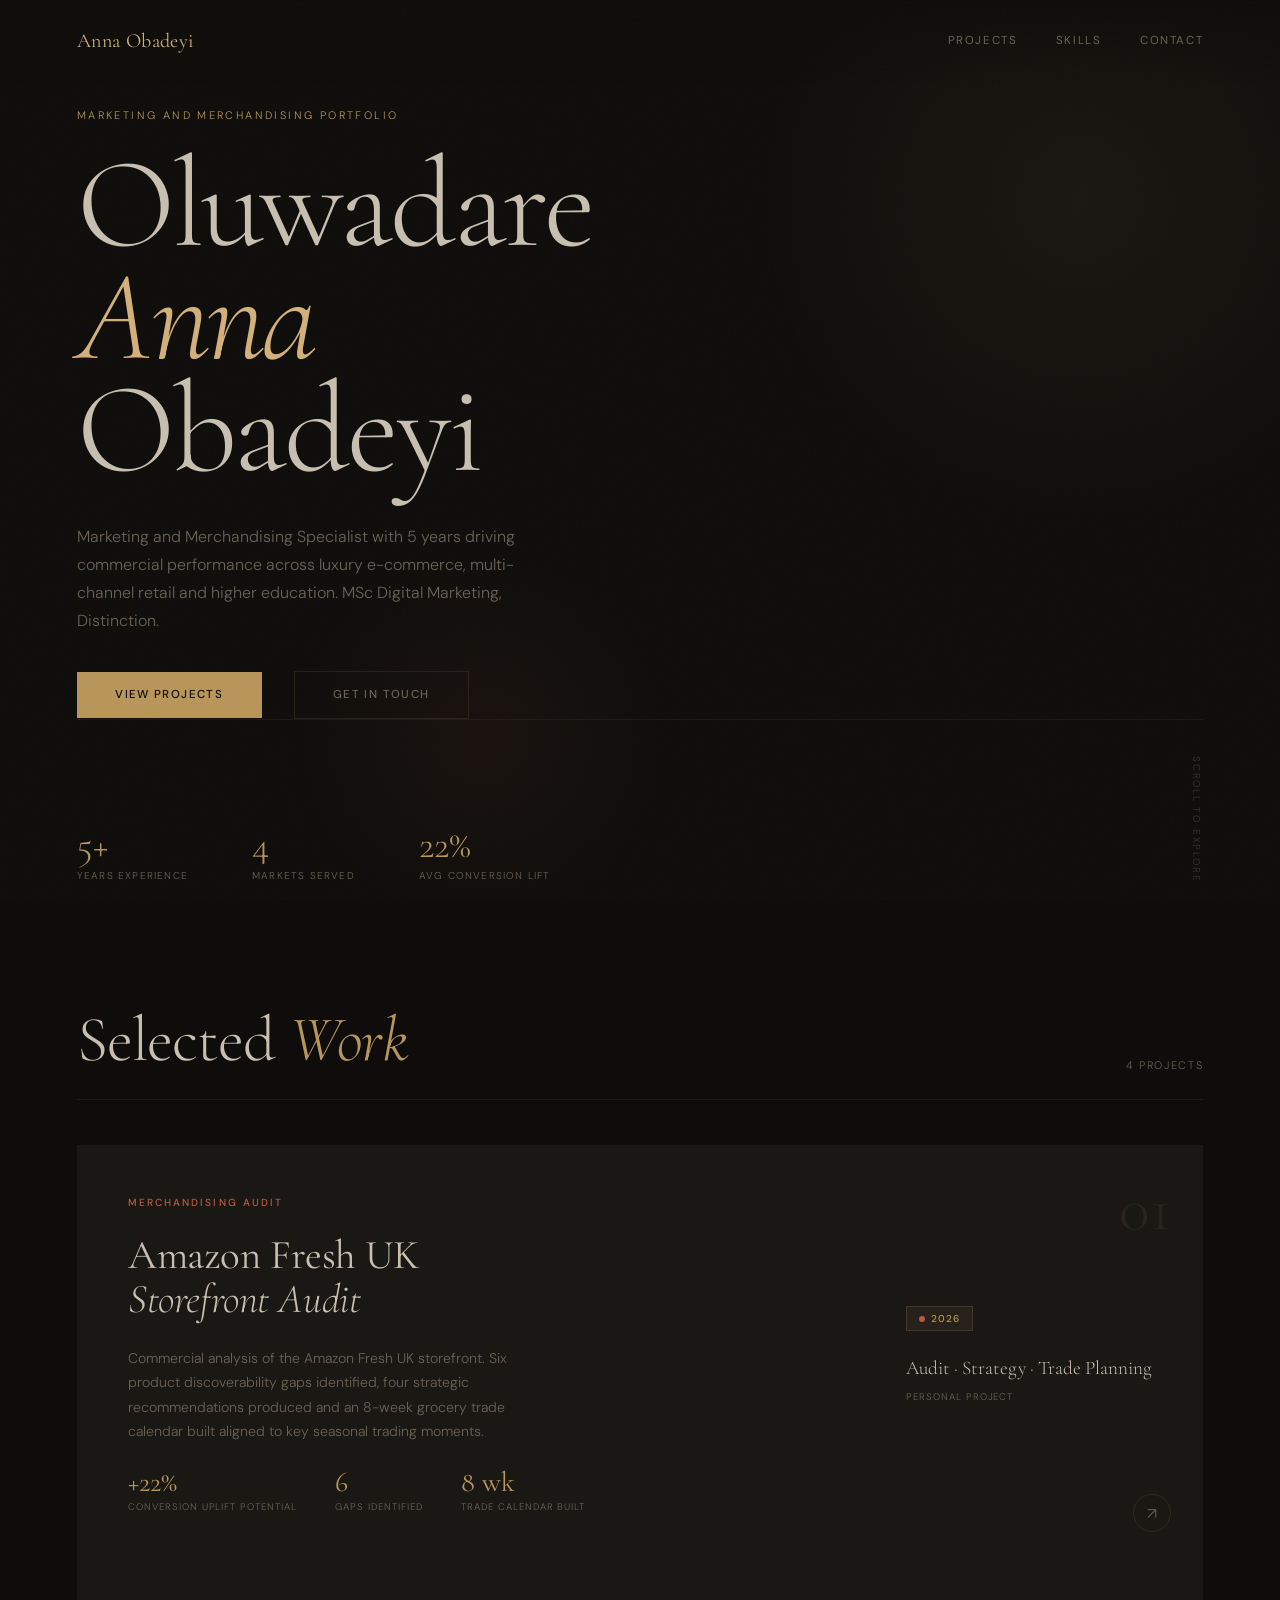
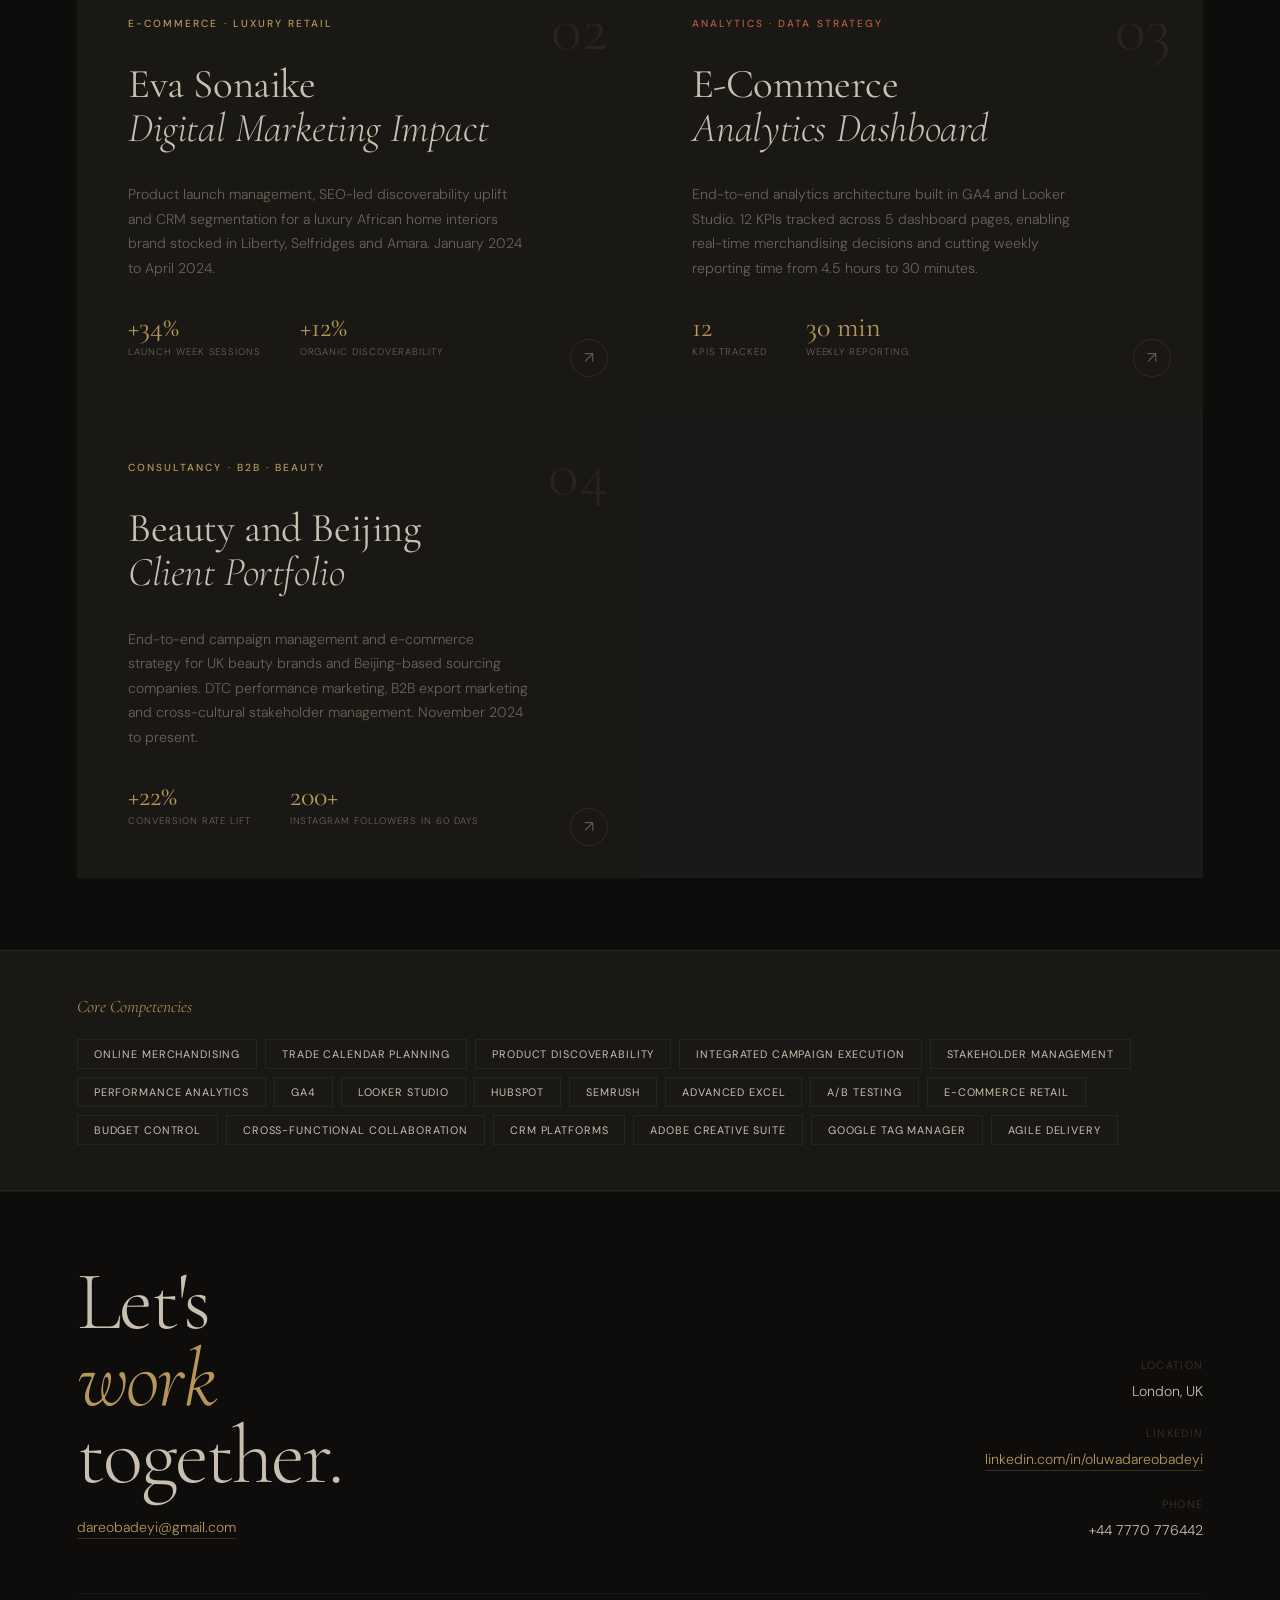
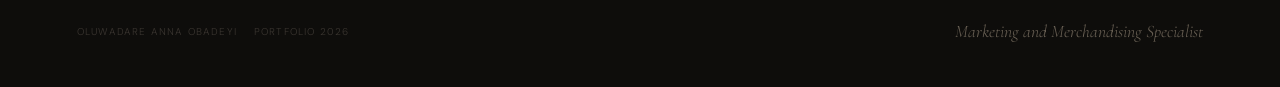
==== index.html @ 1f50456f "initial commit" ====
<!DOCTYPE html>
<html lang="en">

<head>
  <meta charset="UTF-8">
  <meta name="viewport" content="width=device-width, initial-scale=1.0">
  <title>Oluwadare Anna Obadeyi | Portfolio</title>
  <link rel="stylesheet" href="style.css">
</head>

<body>
  <header>
    <a class="logo" href="#">Anna Obadeyi</a>
    <nav>
      <a href="#projects">Projects</a>
      <a href="#skills">Skills</a>
      <a href="#contact">Contact</a>
    </nav>
  </header>

  <!-- HERO -->
  <section class="hero">
    <div class="orb1"></div>
    <div class="orb2"></div>
    <div class="hero-content">
      <p class="hero-over">Marketing and Merchandising Portfolio</p>
      <h1 class="hero-name">Oluwadare<br><em>Anna</em><br>Obadeyi</h1>
      <p class="hero-desc">Marketing and Merchandising Specialist with 5 years driving commercial performance across
        luxury e-commerce, multi-channel retail and higher education. MSc Digital Marketing, Distinction.</p>
      <div class="hero-acts">
        <a href="#projects" class="btn btn-solid">View Projects</a>
        <a href="mailto:dareobadeyi@gmail.com" class="btn btn-outline">Get in Touch</a>
      </div>
    </div>
    <div class="hero-bottom">
      <div class="hero-stats">
        <div>
          <div class="stat-val">5+</div>
          <div class="stat-lbl">Years experience</div>
        </div>
        <div>
          <div class="stat-val">4</div>
          <div class="stat-lbl">Markets served</div>
        </div>
        <div>
          <div class="stat-val">22%</div>
          <div class="stat-lbl">Avg conversion lift</div>
        </div>
      </div>
      <div class="scroll-cue">Scroll to explore</div>
    </div>
  </section>

  <!-- PROJECTS -->
  <section class="section" id="projects">
    <div class="section-top sr">
      <h2 class="section-heading">Selected <em>Work</em></h2>
      <span class="section-meta">4 Projects</span>
    </div>

    <div class="grid">

      <!-- 01: AMAZON FRESH (featured, first, 2026) -->
      <a class="pcard pcard-featured sr d1" href="slides/02_amazon_fresh/AmazonFresh_Slides.html" target="_blank"
        rel="noopener">
        <div class="card-body">
          <span class="card-tag">Merchandising Audit</span>
          <h3 class="card-title">Amazon Fresh UK<br><em>Storefront Audit</em></h3>
          <p class="card-desc">Commercial analysis of the Amazon Fresh UK storefront. Six product discoverability gaps
            identified, four strategic recommendations produced and an 8-week grocery trade calendar built aligned to
            key seasonal trading moments.</p>
          <div class="card-kpis">
            <div>
              <div class="kpi-val">+22%</div>
              <div class="kpi-lbl">Conversion uplift potential</div>
            </div>
            <div>
              <div class="kpi-val">6</div>
              <div class="kpi-lbl">Gaps identified</div>
            </div>
            <div>
              <div class="kpi-val">8 wk</div>
              <div class="kpi-lbl">Trade calendar built</div>
            </div>
          </div>
        </div>
        <div class="card-side">
          <span class="badge"><span class="badge-dot"></span>2026</span>
          <div>
            <div
              style="font-family:var(--f-disp); font-size:clamp(0.9rem,1.6vw,1.2rem); color:var(--stone); line-height:1.4;">
              Audit · Strategy · Trade Planning</div>
            <div class="kpi-lbl" style="margin-top:8px;">Personal Project</div>
          </div>
        </div>
        <div class="card-num">01</div>
        <div class="card-arrow">&#x2197;</div>
      </a>

      <!-- 02: EVA SONAIKE -->
      <a class="pcard sr d2" href="slides/01_eva_sonaike/EvaTonaike_Slides.html" target="_blank" rel="noopener">
        <span class="card-tag gold">E-Commerce · Luxury Retail</span>
        <h3 class="card-title">Eva Sonaike<br><em>Digital Marketing Impact</em></h3>
        <p class="card-desc">Product launch management, SEO-led discoverability uplift and CRM segmentation for a luxury
          African home interiors brand stocked in Liberty, Selfridges and Amara. January 2024 to April 2024.</p>
        <div class="card-kpis">
          <div>
            <div class="kpi-val">+34%</div>
            <div class="kpi-lbl">Launch week sessions</div>
          </div>
          <div>
            <div class="kpi-val">+12%</div>
            <div class="kpi-lbl">Organic discoverability</div>
          </div>
        </div>
        <div class="card-num">02</div>
        <div class="card-arrow">&#x2197;</div>
      </a>

      <!-- 03: ANALYTICS -->
      <a class="pcard sr d3" href="slides/03_ecommerce_analytics/Analytics_Slides.html" target="_blank" rel="noopener">
        <span class="card-tag">Analytics · Data Strategy</span>
        <h3 class="card-title">E-Commerce<br><em>Analytics Dashboard</em></h3>
        <p class="card-desc">End-to-end analytics architecture built in GA4 and Looker Studio. 12 KPIs tracked across 5
          dashboard pages, enabling real-time merchandising decisions and cutting weekly reporting time from 4.5 hours
          to 30 minutes.</p>
        <div class="card-kpis">
          <div>
            <div class="kpi-val">12</div>
            <div class="kpi-lbl">KPIs tracked</div>
          </div>
          <div>
            <div class="kpi-val">30 min</div>
            <div class="kpi-lbl">Weekly reporting</div>
          </div>
        </div>
        <div class="card-num">03</div>
        <div class="card-arrow">&#x2197;</div>
      </a>

      <!-- 04: CONSULTANCY -->
      <a class="pcard sr d4" href="slides/04_consultancy/Consultancy_Slides.html" target="_blank" rel="noopener">
        <span class="card-tag gold">Consultancy · B2B · Beauty</span>
        <h3 class="card-title">Beauty and Beijing<br><em>Client Portfolio</em></h3>
        <p class="card-desc">End-to-end campaign management and e-commerce strategy for UK beauty brands and
          Beijing-based sourcing companies. DTC performance marketing, B2B export marketing and cross-cultural
          stakeholder management. November 2024 to present.</p>
        <div class="card-kpis">
          <div>
            <div class="kpi-val">+22%</div>
            <div class="kpi-lbl">Conversion rate lift</div>
          </div>
          <div>
            <div class="kpi-val">200+</div>
            <div class="kpi-lbl">Instagram followers in 60 days</div>
          </div>
        </div>
        <div class="card-num">04</div>
        <div class="card-arrow">&#x2197;</div>
      </a>

    </div>
  </section>

  <!-- SKILLS -->
  <div class="skills-band" id="skills">
    <p class="skills-label sr">Core Competencies</p>
    <div class="skills-row sr d1">
      <span class="skill">Online Merchandising</span>
      <span class="skill">Trade Calendar Planning</span>
      <span class="skill">Product Discoverability</span>
      <span class="skill">Integrated Campaign Execution</span>
      <span class="skill">Stakeholder Management</span>
      <span class="skill">Performance Analytics</span>
      <span class="skill">GA4</span>
      <span class="skill">Looker Studio</span>
      <span class="skill">HubSpot</span>
      <span class="skill">SEMrush</span>
      <span class="skill">Advanced Excel</span>
      <span class="skill">A/B Testing</span>
      <span class="skill">E-Commerce Retail</span>
      <span class="skill">Budget Control</span>
      <span class="skill">Cross-functional Collaboration</span>
      <span class="skill">CRM Platforms</span>
      <span class="skill">Adobe Creative Suite</span>
      <span class="skill">Google Tag Manager</span>
      <span class="skill">Agile Delivery</span>
    </div>
  </div>

  <!-- FOOTER -->
  <footer id="contact">
    <div class="footer-top sr">
      <div>
        <h2 class="footer-heading">Let's<br><em>work</em><br>together.</h2>
        <a class="contact-link" href="mailto:dareobadeyi@gmail.com"
          style="margin-top:1.5rem; display:inline-block;">dareobadeyi@gmail.com</a>
      </div>
      <div class="footer-links">
        <span class="footer-detail">Location</span>
        <span style="font-family:var(--f-body); font-size:clamp(0.72rem,1.1vw,0.88rem); color:var(--stone);">London,
          UK</span>
        <span class="footer-detail" style="margin-top:1rem;">LinkedIn</span>
        <a class="contact-link" href="https://linkedin.com/in/oluwadareobadeyi" target="_blank"
          rel="noopener">linkedin.com/in/oluwadareobadeyi</a>
        <span class="footer-detail" style="margin-top:1rem;">Phone</span>
        <span style="font-family:var(--f-body); font-size:clamp(0.72rem,1.1vw,0.88rem); color:var(--stone);">+44 7770
          776442</span>
      </div>
    </div>
    <div class="footer-base">
      <span class="footer-copy">Oluwadare Anna Obadeyi &nbsp;&nbsp; Portfolio 2026</span>
      <span class="footer-role">Marketing and Merchandising Specialist</span>
    </div>
  </footer>

  <script>
    const io = new IntersectionObserver(entries => {
      entries.forEach(e => { if (e.isIntersecting) { e.target.classList.add('on'); io.unobserve(e.target); } });
    }, { threshold: 0.12 });
    document.querySelectorAll('.sr').forEach(el => io.observe(el));
  </script>

</body>

</html>
---- style.css ----
@import url('https://fonts.googleapis.com/css2?family=Cormorant+Garamond:ital,wght@0,300;0,400;0,600;1,300;1,400;1,600&family=DM+Sans:wght@300;400;500&display=swap');

:root {
  --ink:    #0e0d0b;
  --ink2:   #1a1814;
  --ink3:   #242018;
  --gold:   #b8965a;
  --gold2:  #d4b07a;
  --stone:  #c8bfb0;
  --fog:    #6b6256;
  --fog2:   #3a3530;
  --coral:  #b85a42;
  --border: rgba(184,150,90,0.14);
  --border2:rgba(255,255,255,0.05);
  --f-disp: 'Cormorant Garamond', serif;
  --f-body: 'DM Sans', sans-serif;
  --ease:   cubic-bezier(0.22, 1, 0.36, 1);
}

*, *::before, *::after { margin:0; padding:0; box-sizing:border-box; }
html { scroll-behavior:smooth; }
body {
  background: var(--ink);
  color: var(--stone);
  font-family: var(--f-body);
  font-weight: 300;
  overflow-x: hidden;
}

body::after {
  content:'';
  position:fixed; inset:0; pointer-events:none; z-index:900;
  background-image: url("data:image/svg+xml,%3Csvg xmlns='http://www.w3.org/2000/svg' width='300' height='300'%3E%3Cfilter id='n'%3E%3CfeTurbulence type='fractalNoise' baseFrequency='0.75' numOctaves='4' stitchTiles='stitch'/%3E%3C/filter%3E%3Crect width='300' height='300' filter='url(%23n)' opacity='1'/%3E%3C/svg%3E");
  opacity: 0.028;
}

.sr {
  opacity:0;
  transform: translateY(32px);
  transition: opacity 0.9s var(--ease), transform 0.9s var(--ease);
}
.sr.on { opacity:1; transform:translateY(0); }
.sr.d1 { transition-delay:0.08s; }
.sr.d2 { transition-delay:0.18s; }
.sr.d3 { transition-delay:0.28s; }
.sr.d4 { transition-delay:0.38s; }

/* HEADER */
header {
  position: fixed; top:0; left:0; right:0; z-index:800;
  padding: clamp(1.2rem,2.5vw,1.8rem) clamp(2rem,6vw,6rem);
  display: flex; justify-content:space-between; align-items:center;
  background: linear-gradient(to bottom, rgba(14,13,11,0.95) 0%, transparent 100%);
}

.logo {
  font-family: var(--f-disp);
  font-size: clamp(1rem,1.8vw,1.25rem);
  font-weight: 400;
  color: var(--gold2);
  text-decoration: none;
  letter-spacing: 0.02em;
}

nav { display: flex; gap: clamp(1.5rem,3vw,3rem); }

nav a {
  font-family: var(--f-body);
  font-size: clamp(0.65rem,0.9vw,0.75rem);
  font-weight: 400;
  color: var(--fog);
  text-decoration: none;
  letter-spacing: 0.14em;
  text-transform: uppercase;
  transition: color 0.3s;
}
nav a:hover { color: var(--gold2); }

/* HERO */
.hero {
  min-height: 100vh;
  display: grid;
  grid-template-rows: 1fr auto;
  padding: clamp(6rem,12vh,9rem) clamp(2rem,6vw,6rem) clamp(3rem,6vh,5rem);
  position: relative;
  overflow: hidden;
}

.orb1 {
  position:absolute; width:700px; height:700px; border-radius:50%;
  background: radial-gradient(circle, rgba(184,150,90,0.07) 0%, transparent 65%);
  top:-150px; right:-150px; pointer-events:none;
}
.orb2 {
  position:absolute; width:400px; height:400px; border-radius:50%;
  background: radial-gradient(circle, rgba(184,90,66,0.06) 0%, transparent 65%);
  bottom:0; left:22%; pointer-events:none;
}

.hero-content { display:flex; flex-direction:column; justify-content:flex-end; }

.hero-over {
  font-family: var(--f-body);
  font-size: clamp(0.62rem,0.85vw,0.72rem);
  color: var(--gold);
  letter-spacing: 0.22em;
  text-transform: uppercase;
  margin-bottom: clamp(1.2rem,3vh,2rem);
  opacity:0;
  animation: fadeUp 1s var(--ease) 0.1s forwards;
}

.hero-name {
  font-family: var(--f-disp);
  font-size: clamp(3.5rem,10vw,9.5rem);
  font-weight: 300;
  line-height: 0.88;
  letter-spacing: -0.025em;
  color: var(--stone);
  margin-bottom: clamp(1.5rem,4vh,2.5rem);
  opacity:0;
  animation: fadeUp 1.1s var(--ease) 0.22s forwards;
}
.hero-name em { font-style:italic; color:var(--gold2); }

.hero-desc {
  font-family: var(--f-body);
  font-size: clamp(0.85rem,1.35vw,1rem);
  color: var(--fog);
  line-height: 1.75;
  max-width: 480px;
  font-weight: 300;
  opacity:0;
  animation: fadeUp 1s var(--ease) 0.38s forwards;
  margin-bottom: clamp(2rem,4vh,3rem);
}

.hero-acts {
  display: flex; gap: clamp(1rem,2.5vw,2rem); align-items:center; flex-wrap:wrap;
  opacity:0; animation: fadeUp 1s var(--ease) 0.5s forwards;
}

.btn {
  font-family: var(--f-body);
  font-size: clamp(0.68rem,0.9vw,0.78rem);
  font-weight: 500;
  letter-spacing: 0.12em;
  text-transform: uppercase;
  text-decoration: none;
  padding: clamp(0.75rem,1.2vw,1rem) clamp(2rem,3vw,2.8rem);
  transition: all 0.35s var(--ease);
  display: inline-block;
}
.btn-solid { background:var(--gold); color:var(--ink); }
.btn-solid:hover { background:var(--gold2); transform:translateY(-2px); }
.btn-outline { border:1px solid var(--border); color:var(--fog); }
.btn-outline:hover { border-color:var(--gold); color:var(--gold); }

.hero-bottom {
  display: flex; justify-content:space-between; align-items:flex-end;
  padding-top: clamp(2rem,4vh,3.5rem);
  border-top: 1px solid var(--border2);
}

.hero-stats {
  display:flex; gap: clamp(2.5rem,5vw,5rem);
  opacity:0; animation: fadeUp 1s var(--ease) 0.65s forwards;
}

.stat-val {
  font-family: var(--f-disp);
  font-size: clamp(1.5rem,3vw,2.8rem);
  font-weight: 300; color:var(--gold); line-height:1;
}
.stat-lbl {
  font-family: var(--f-body);
  font-size: clamp(0.58rem,0.78vw,0.68rem);
  color:var(--fog); letter-spacing:0.12em; text-transform:uppercase; margin-top:5px;
}

.scroll-cue {
  font-family: var(--f-body); font-size:0.62rem; color:var(--fog2);
  letter-spacing:0.18em; text-transform:uppercase; writing-mode:vertical-rl;
  opacity:0; animation: fadeIn 1s var(--ease) 1s forwards;
}

@keyframes fadeUp {
  from { opacity:0; transform:translateY(28px); }
  to   { opacity:1; transform:translateY(0); }
}
@keyframes fadeIn { from{opacity:0;} to{opacity:1;} }

/* SECTION */
.section { padding: clamp(4rem,8vh,7rem) clamp(2rem,6vw,6rem); }

.section-top {
  display:flex; justify-content:space-between; align-items:flex-end;
  margin-bottom: clamp(2.5rem,5vh,4.5rem);
  padding-bottom: clamp(1.5rem,3vh,2.5rem);
  border-bottom: 1px solid var(--border2);
}

.section-heading {
  font-family: var(--f-disp);
  font-size: clamp(2.2rem,5vw,4.5rem);
  font-weight:300; color:var(--stone); line-height:1; letter-spacing:-0.015em;
}
.section-heading em { font-style:italic; color:var(--gold); }

.section-meta {
  font-family: var(--f-body);
  font-size: clamp(0.62rem,0.85vw,0.72rem);
  color:var(--fog); letter-spacing:0.15em; text-transform:uppercase;
}

/* PROJECT GRID */
.grid {
  display:grid; grid-template-columns:1fr 1fr;
  gap:1px; background:var(--border2);
}

@media (max-width:700px) {
  .grid { grid-template-columns:1fr; }
  nav { display:none; }
  .hero-bottom { flex-direction:column; align-items:flex-start; gap:1.5rem; }
  .footer-top { grid-template-columns:1fr; }
}

.pcard {
  background:var(--ink2);
  padding: clamp(2rem,4vw,3.5rem);
  text-decoration:none; color:inherit;
  display:flex; flex-direction:column;
  gap: clamp(1.2rem,2.5vw,2rem);
  position:relative; overflow:hidden;
  transition: background 0.4s var(--ease);
  min-height: 300px;
}

.pcard-featured {
  grid-column: 1 / -1;
  flex-direction:row; align-items:center;
  gap: clamp(2.5rem,6vw,6rem);
  min-height: 230px;
}

.pcard:hover { background:var(--ink3); }

.pcard::before {
  content:'';
  position:absolute; inset:0;
  background:linear-gradient(120deg, rgba(184,150,90,0.05) 0%, transparent 55%);
  opacity:0; transition:opacity 0.5s var(--ease);
}
.pcard:hover::before { opacity:1; }

.pcard::after {
  content:'';
  position:absolute; bottom:0; left:0; right:0; height:1px;
  background:var(--gold);
  transform:scaleX(0); transform-origin:left;
  transition:transform 0.5s var(--ease);
}
.pcard:hover::after { transform:scaleX(1); }

.card-num {
  position:absolute; top:clamp(1.5rem,2.5vw,2rem); right:clamp(1.5rem,2.5vw,2rem);
  font-family:var(--f-disp); font-size:clamp(2.5rem,5vw,4rem); font-weight:300;
  color:rgba(184,150,90,0.1); line-height:1; transition:color 0.4s;
}
.pcard:hover .card-num { color:rgba(184,150,90,0.22); }

.card-tag {
  font-family:var(--f-body); font-size:clamp(0.6rem,0.8vw,0.68rem);
  font-weight:500; color:var(--coral); letter-spacing:0.2em; text-transform:uppercase;
}
.card-tag.gold { color:var(--gold); }

.card-title {
  font-family:var(--f-disp); font-size:clamp(1.6rem,3.2vw,2.6rem);
  font-weight:400; color:var(--stone); line-height:1.08; letter-spacing:-0.01em;
  transition:color 0.3s;
}
.pcard:hover .card-title { color:var(--gold2); }
.card-title em { font-style:italic; font-weight:300; }

.card-desc {
  font-family:var(--f-body); font-size:clamp(0.72rem,1.1vw,0.88rem);
  color:var(--fog); line-height:1.75; font-weight:300; max-width:400px;
}

.card-kpis {
  display:flex; gap:clamp(1.5rem,3vw,2.5rem); margin-top:auto;
}

.kpi-val {
  font-family:var(--f-disp); font-size:clamp(1.2rem,2.2vw,1.9rem);
  font-weight:400; color:var(--gold); line-height:1;
}
.kpi-lbl {
  font-family:var(--f-body); font-size:clamp(0.56rem,0.75vw,0.65rem);
  color:var(--fog); letter-spacing:0.1em; text-transform:uppercase; margin-top:4px;
}

.card-arrow {
  position:absolute; bottom:clamp(1.5rem,2.5vw,2rem); right:clamp(1.5rem,2.5vw,2rem);
  width:38px; height:38px; border:1px solid var(--border); border-radius:50%;
  display:flex; align-items:center; justify-content:center; color:var(--fog);
  font-size:1rem; transition:all 0.4s var(--ease);
}
.pcard:hover .card-arrow {
  background:var(--gold); border-color:var(--gold); color:var(--ink);
  transform:rotate(45deg) scale(1.1);
}

.card-body { flex:1; display:flex; flex-direction:column; gap:clamp(1rem,2vw,1.5rem); }

.card-side {
  min-width:clamp(160px,20vw,240px);
  display:flex; flex-direction:column; gap:clamp(1rem,2vw,1.5rem);
}

.badge {
  display:inline-flex; align-items:center; gap:6px;
  font-family:var(--f-body); font-size:clamp(0.6rem,0.78vw,0.68rem);
  font-weight:500; color:var(--gold);
  background:rgba(184,150,90,0.08); border:1px solid rgba(184,150,90,0.2);
  padding:5px 12px; letter-spacing:0.1em; text-transform:uppercase; width:fit-content;
}
.badge-dot {
  width:6px; height:6px; border-radius:50%; background:var(--coral);
  animation:pulse 2s ease-in-out infinite;
}
@keyframes pulse {
  0%,100% { opacity:1; transform:scale(1); }
  50%      { opacity:0.5; transform:scale(0.7); }
}

/* SKILLS */
.skills-band {
  background:var(--ink2);
  border-top:1px solid var(--border2); border-bottom:1px solid var(--border2);
  padding: clamp(2.5rem,5vh,4rem) clamp(2rem,6vw,6rem);
}

.skills-label {
  font-family:var(--f-disp); font-size:clamp(0.9rem,1.5vw,1.1rem);
  font-style:italic; color:var(--gold); margin-bottom:clamp(1.2rem,2.5vh,2rem);
}

.skills-row { display:flex; flex-wrap:wrap; gap:8px; }

.skill {
  font-family:var(--f-body); font-size:clamp(0.62rem,0.85vw,0.72rem);
  font-weight:400; color:var(--stone); border:1px solid var(--border2);
  padding:7px 16px; letter-spacing:0.08em; text-transform:uppercase;
  transition:all 0.3s var(--ease);
}
.skill:hover { border-color:var(--gold); color:var(--gold); }

/* FOOTER */
footer {
  padding: clamp(4rem,8vh,6rem) clamp(2rem,6vw,6rem) clamp(2.5rem,5vh,4rem);
  border-top:1px solid var(--border2);
}

.footer-top {
  display:grid; grid-template-columns:1fr auto; gap:3rem; align-items:end;
  margin-bottom:clamp(3rem,6vh,5rem);
}

.footer-heading {
  font-family:var(--f-disp); font-size:clamp(2.5rem,6.5vw,6rem);
  font-weight:300; color:var(--stone); line-height:0.92; letter-spacing:-0.025em;
}
.footer-heading em { font-style:italic; color:var(--gold); }

.footer-links { display:flex; flex-direction:column; gap:10px; text-align:right; }

.contact-link {
  font-family:var(--f-body); font-size:clamp(0.72rem,1.1vw,0.88rem);
  color:var(--gold); text-decoration:none;
  border-bottom:1px solid rgba(184,150,90,0.25); padding-bottom:2px;
  transition:border-color 0.3s, color 0.3s;
}
.contact-link:hover { border-color:var(--gold); color:var(--gold2); }

.footer-detail {
  font-family:var(--f-body); font-size:clamp(0.62rem,0.85vw,0.72rem);
  color:var(--fog2); letter-spacing:0.12em; text-transform:uppercase;
}

.footer-base {
  padding-top:clamp(1.5rem,3vh,2rem); border-top:1px solid var(--border2);
  display:flex; justify-content:space-between; align-items:center; flex-wrap:wrap; gap:1rem;
}

.footer-copy {
  font-family:var(--f-body); font-size:0.62rem;
  color:var(--fog2); letter-spacing:0.12em; text-transform:uppercase;
}
.footer-role {
  font-family:var(--f-disp); font-size:clamp(0.9rem,1.5vw,1.1rem);
  font-style:italic; color:var(--fog);
}
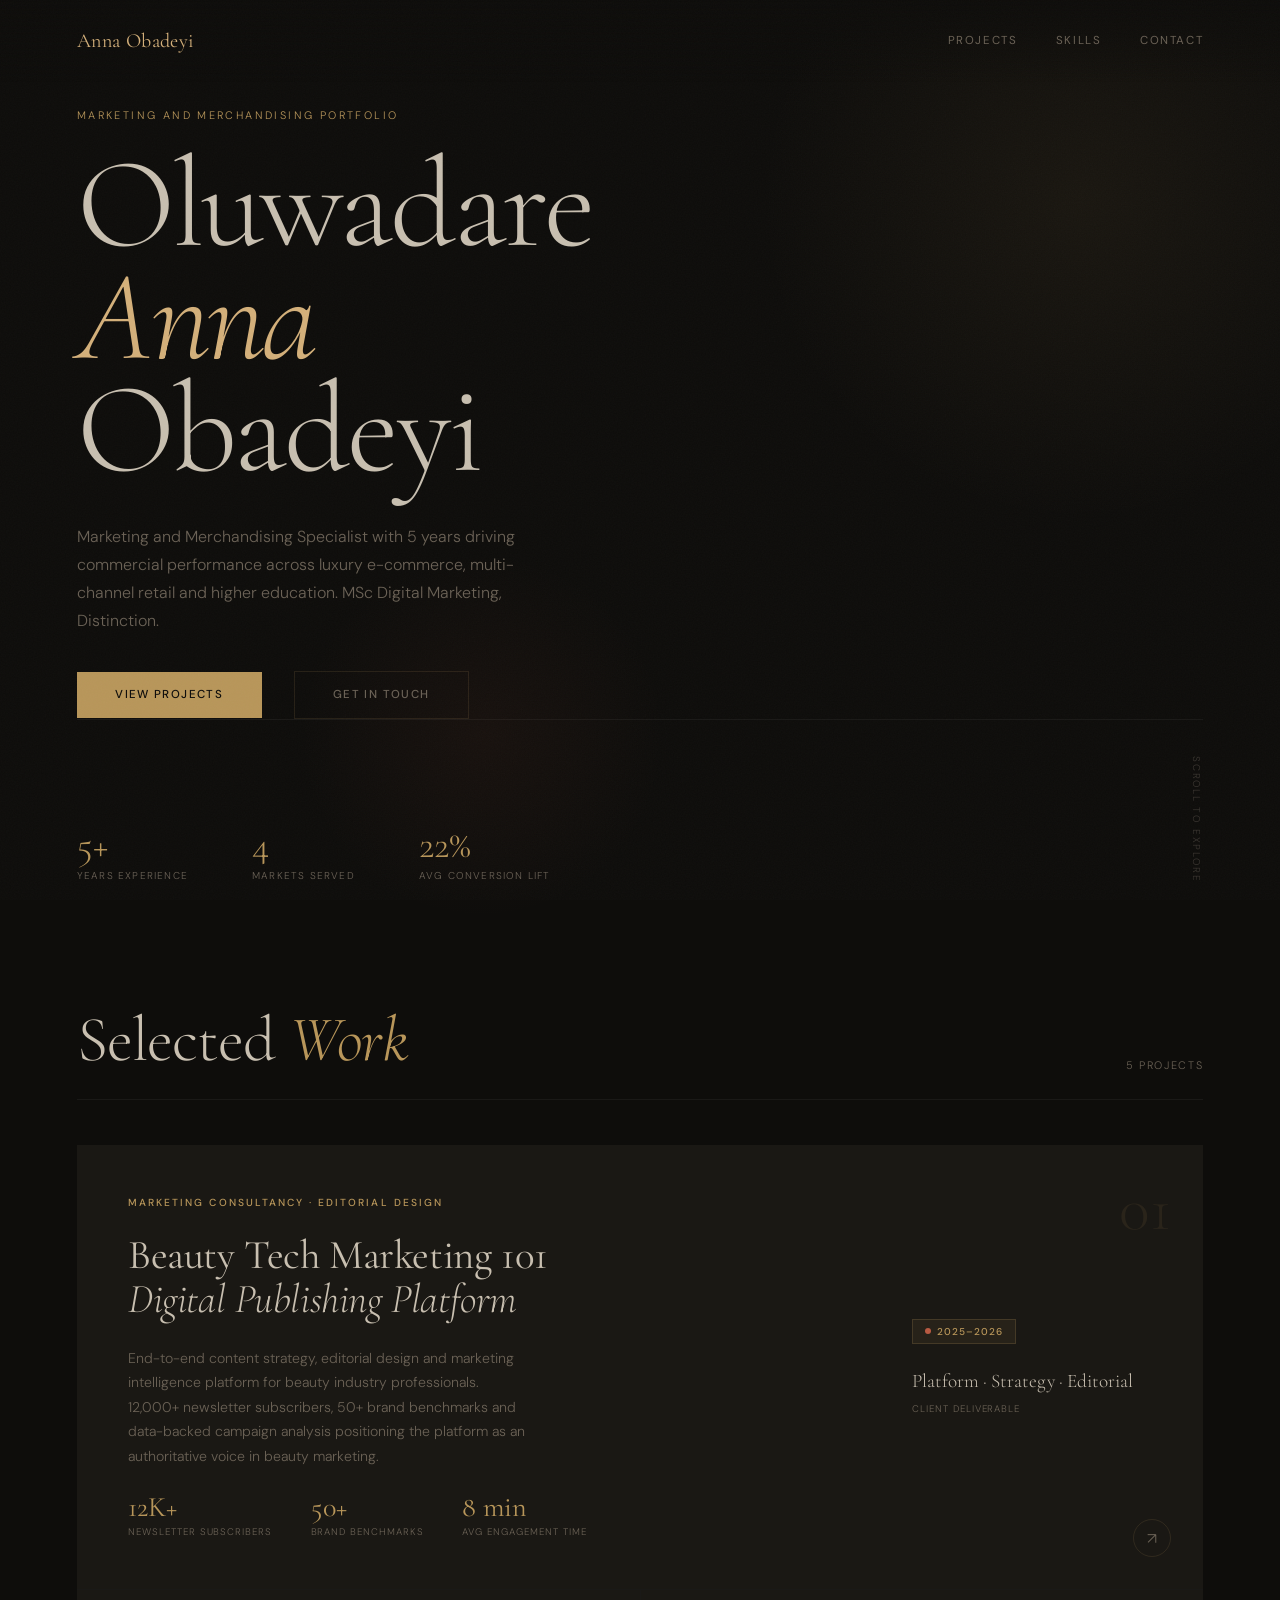
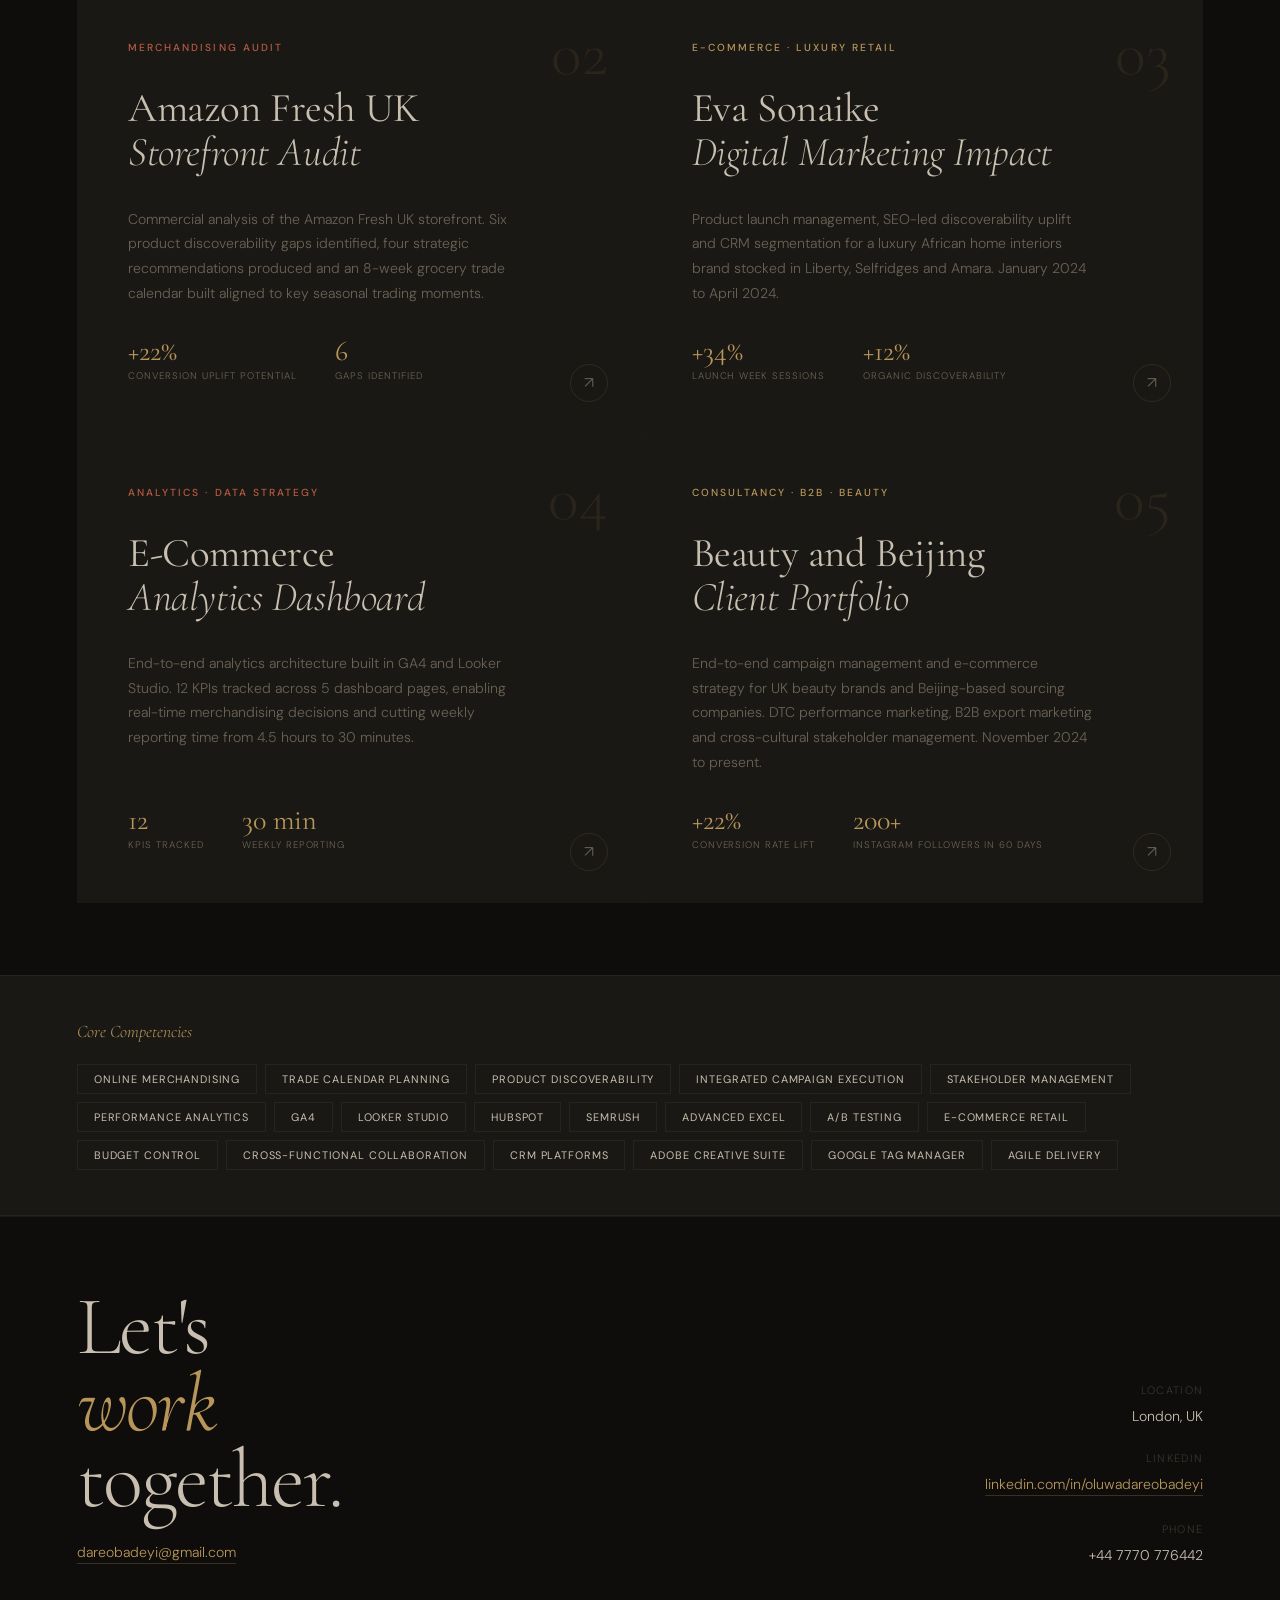
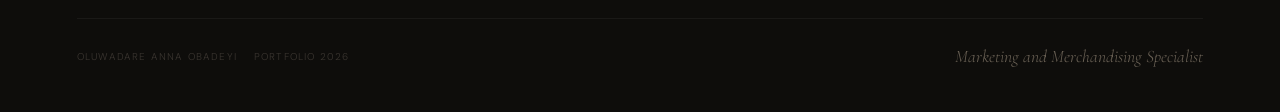
==== commit 2d8aa2a1: "Update index.html" ====
--- a/index.html
+++ b/index.html
@@ -29,7 +29,8 @@
         luxury e-commerce, multi-channel retail and higher education. MSc Digital Marketing, Distinction.</p>
       <div class="hero-acts">
         <a href="#projects" class="btn btn-solid">View Projects</a>
-        <a href="mailto:dareobadeyi@gmail.com" class="btn btn-outline">Get in Touch</a>
+        <a href="/cdn-cgi/l/email-protection#debabfacbbb1bcbfbabba7b79eb9b3bfb7b2f0bdb1b3" class="btn btn-outline">Get
+          in Touch</a>
       </div>
     </div>
     <div class="hero-bottom">
@@ -55,50 +56,72 @@
   <section class="section" id="projects">
     <div class="section-top sr">
       <h2 class="section-heading">Selected <em>Work</em></h2>
-      <span class="section-meta">4 Projects</span>
+      <span class="section-meta">5 Projects</span>
     </div>
 
     <div class="grid">
 
-      <!-- 01: AMAZON FRESH (featured, first, 2026) -->
-      <a class="pcard pcard-featured sr d1" href="slides/02_amazon_fresh/AmazonFresh_Slides.html" target="_blank"
+      <!-- 01: BEAUTY TECH MARKETING 101 (featured, first, 2025-2026) -->
+      <a class="pcard pcard-featured sr d1" href="https://beautytechmarketing101.netlify.app/" target="_blank"
         rel="noopener">
         <div class="card-body">
-          <span class="card-tag">Merchandising Audit</span>
-          <h3 class="card-title">Amazon Fresh UK<br><em>Storefront Audit</em></h3>
-          <p class="card-desc">Commercial analysis of the Amazon Fresh UK storefront. Six product discoverability gaps
-            identified, four strategic recommendations produced and an 8-week grocery trade calendar built aligned to
-            key seasonal trading moments.</p>
+          <span class="card-tag gold">Marketing Consultancy · Editorial Design</span>
+          <h3 class="card-title">Beauty Tech Marketing 101<br><em>Digital Publishing Platform</em></h3>
+          <p class="card-desc">End-to-end content strategy, editorial design and marketing intelligence platform for
+            beauty
+            industry professionals. 12,000+ newsletter subscribers, 50+ brand benchmarks and data-backed campaign
+            analysis positioning the platform as an authoritative voice in beauty marketing.</p>
           <div class="card-kpis">
             <div>
-              <div class="kpi-val">+22%</div>
-              <div class="kpi-lbl">Conversion uplift potential</div>
+              <div class="kpi-val">12K+</div>
+              <div class="kpi-lbl">Newsletter subscribers</div>
             </div>
             <div>
-              <div class="kpi-val">6</div>
-              <div class="kpi-lbl">Gaps identified</div>
+              <div class="kpi-val">50+</div>
+              <div class="kpi-lbl">Brand benchmarks</div>
             </div>
             <div>
-              <div class="kpi-val">8 wk</div>
-              <div class="kpi-lbl">Trade calendar built</div>
+              <div class="kpi-val">8 min</div>
+              <div class="kpi-lbl">Avg engagement time</div>
             </div>
           </div>
         </div>
         <div class="card-side">
-          <span class="badge"><span class="badge-dot"></span>2026</span>
+          <span class="badge"><span class="badge-dot"></span>2025–2026</span>
           <div>
             <div
               style="font-family:var(--f-disp); font-size:clamp(0.9rem,1.6vw,1.2rem); color:var(--stone); line-height:1.4;">
-              Audit · Strategy · Trade Planning</div>
-            <div class="kpi-lbl" style="margin-top:8px;">Personal Project</div>
+              Platform · Strategy · Editorial</div>
+            <div class="kpi-lbl" style="margin-top:8px;">Client Deliverable</div>
           </div>
         </div>
         <div class="card-num">01</div>
         <div class="card-arrow">&#x2197;</div>
       </a>
 
-      <!-- 02: EVA SONAIKE -->
-      <a class="pcard sr d2" href="slides/01_eva_sonaike/EvaTonaike_Slides.html" target="_blank" rel="noopener">
+      <!-- 02: AMAZON FRESH (2026) -->
+      <a class="pcard sr d2" href="slides/02_amazon_fresh/AmazonFresh_Slides.html" target="_blank" rel="noopener">
+        <span class="card-tag">Merchandising Audit</span>
+        <h3 class="card-title">Amazon Fresh UK<br><em>Storefront Audit</em></h3>
+        <p class="card-desc">Commercial analysis of the Amazon Fresh UK storefront. Six product discoverability gaps
+          identified, four strategic recommendations produced and an 8-week grocery trade calendar built aligned to
+          key seasonal trading moments.</p>
+        <div class="card-kpis">
+          <div>
+            <div class="kpi-val">+22%</div>
+            <div class="kpi-lbl">Conversion uplift potential</div>
+          </div>
+          <div>
+            <div class="kpi-val">6</div>
+            <div class="kpi-lbl">Gaps identified</div>
+          </div>
+        </div>
+        <div class="card-num">02</div>
+        <div class="card-arrow">&#x2197;</div>
+      </a>
+
+      <!-- 03: EVA SONAIKE -->
+      <a class="pcard sr d3" href="slides/01_eva_sonaike/EvaTonaike_Slides.html" target="_blank" rel="noopener">
         <span class="card-tag gold">E-Commerce · Luxury Retail</span>
         <h3 class="card-title">Eva Sonaike<br><em>Digital Marketing Impact</em></h3>
         <p class="card-desc">Product launch management, SEO-led discoverability uplift and CRM segmentation for a luxury
@@ -113,12 +136,12 @@
             <div class="kpi-lbl">Organic discoverability</div>
           </div>
         </div>
-        <div class="card-num">02</div>
-        <div class="card-arrow">&#x2197;</div>
-      </a>
-
-      <!-- 03: ANALYTICS -->
-      <a class="pcard sr d3" href="slides/03_ecommerce_analytics/Analytics_Slides.html" target="_blank" rel="noopener">
+        <div class="card-num">03</div>
+        <div class="card-arrow">&#x2197;</div>
+      </a>
+
+      <!-- 04: ANALYTICS -->
+      <a class="pcard sr d4" href="slides/03_ecommerce_analytics/Analytics_Slides.html" target="_blank" rel="noopener">
         <span class="card-tag">Analytics · Data Strategy</span>
         <h3 class="card-title">E-Commerce<br><em>Analytics Dashboard</em></h3>
         <p class="card-desc">End-to-end analytics architecture built in GA4 and Looker Studio. 12 KPIs tracked across 5
@@ -134,11 +157,11 @@
             <div class="kpi-lbl">Weekly reporting</div>
           </div>
         </div>
-        <div class="card-num">03</div>
-        <div class="card-arrow">&#x2197;</div>
-      </a>
-
-      <!-- 04: CONSULTANCY -->
+        <div class="card-num">04</div>
+        <div class="card-arrow">&#x2197;</div>
+      </a>
+
+      <!-- 05: CONSULTANCY -->
       <a class="pcard sr d4" href="slides/04_consultancy/Consultancy_Slides.html" target="_blank" rel="noopener">
         <span class="card-tag gold">Consultancy · B2B · Beauty</span>
         <h3 class="card-title">Beauty and Beijing<br><em>Client Portfolio</em></h3>
@@ -155,7 +178,7 @@
             <div class="kpi-lbl">Instagram followers in 60 days</div>
           </div>
         </div>
-        <div class="card-num">04</div>
+        <div class="card-num">05</div>
         <div class="card-arrow">&#x2197;</div>
       </a>
 
@@ -223,4 +246,4 @@
 
 </body>
 
-</html>+</html>
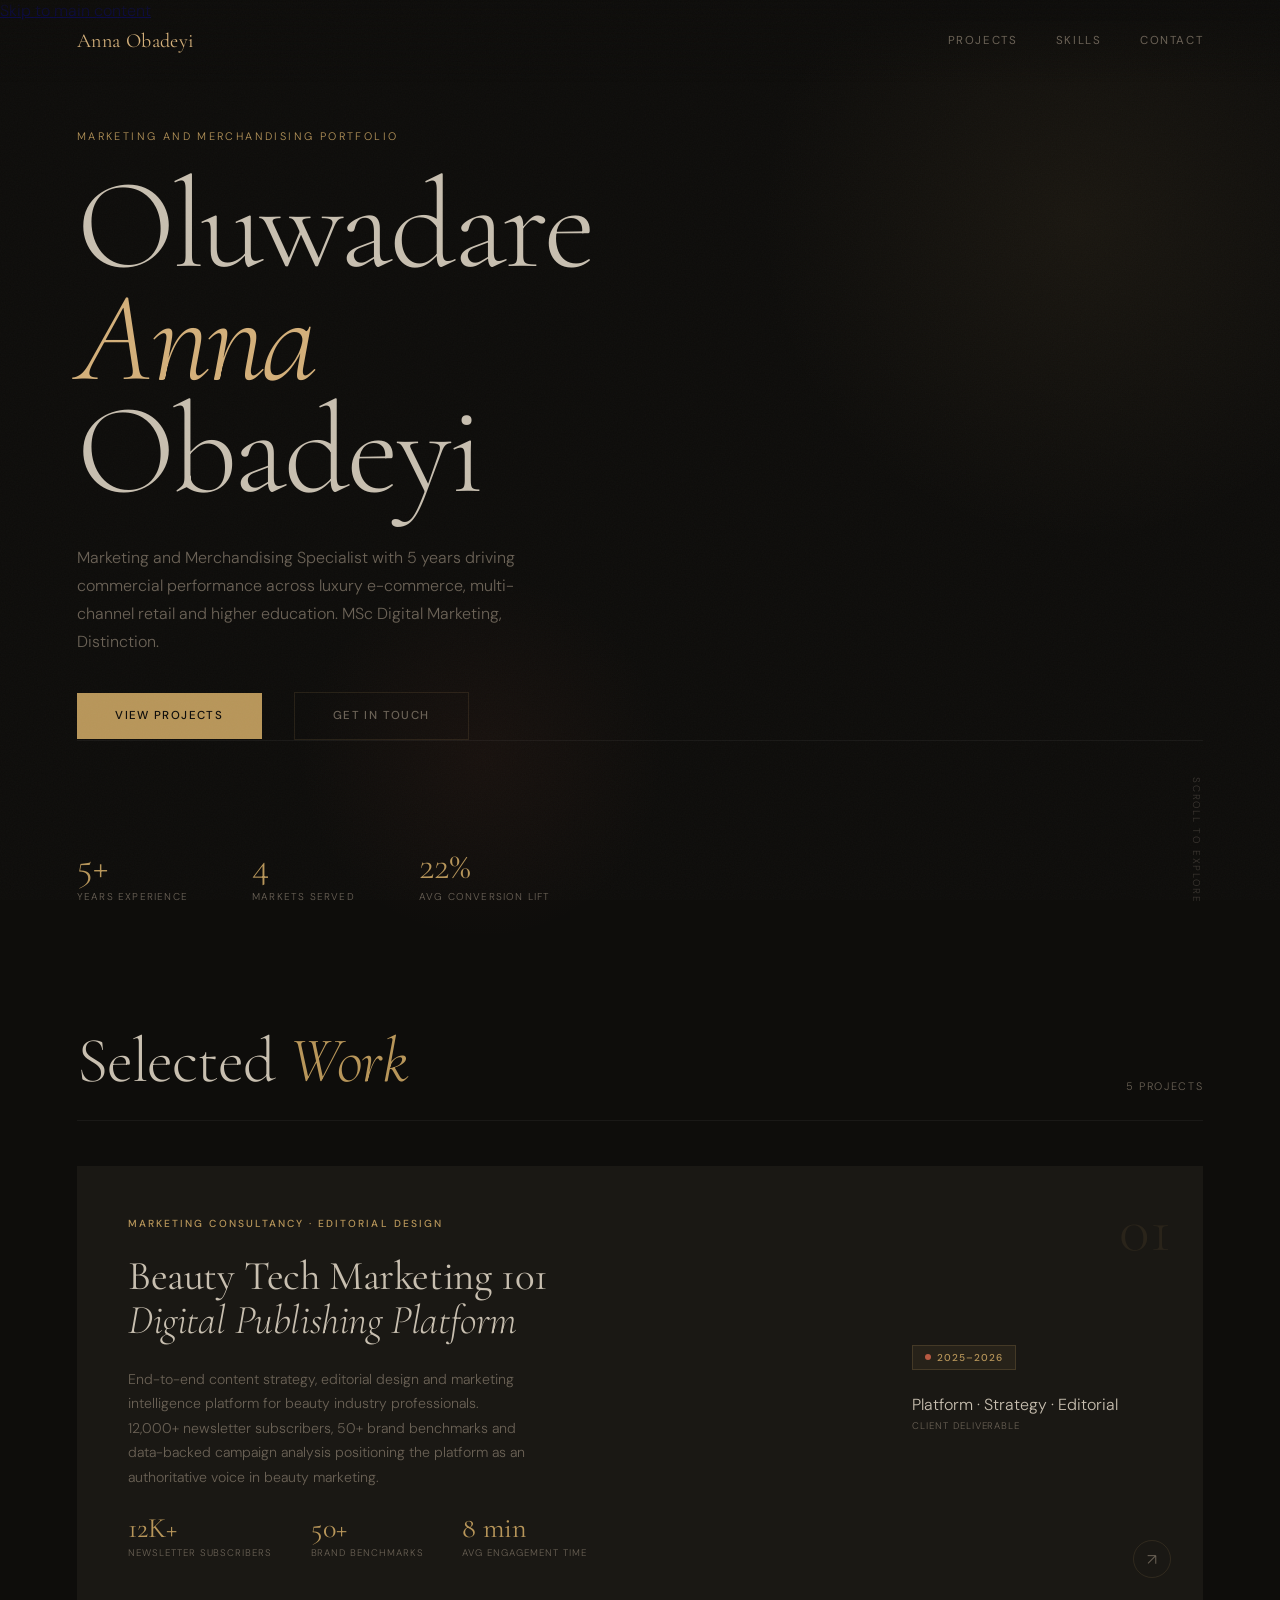
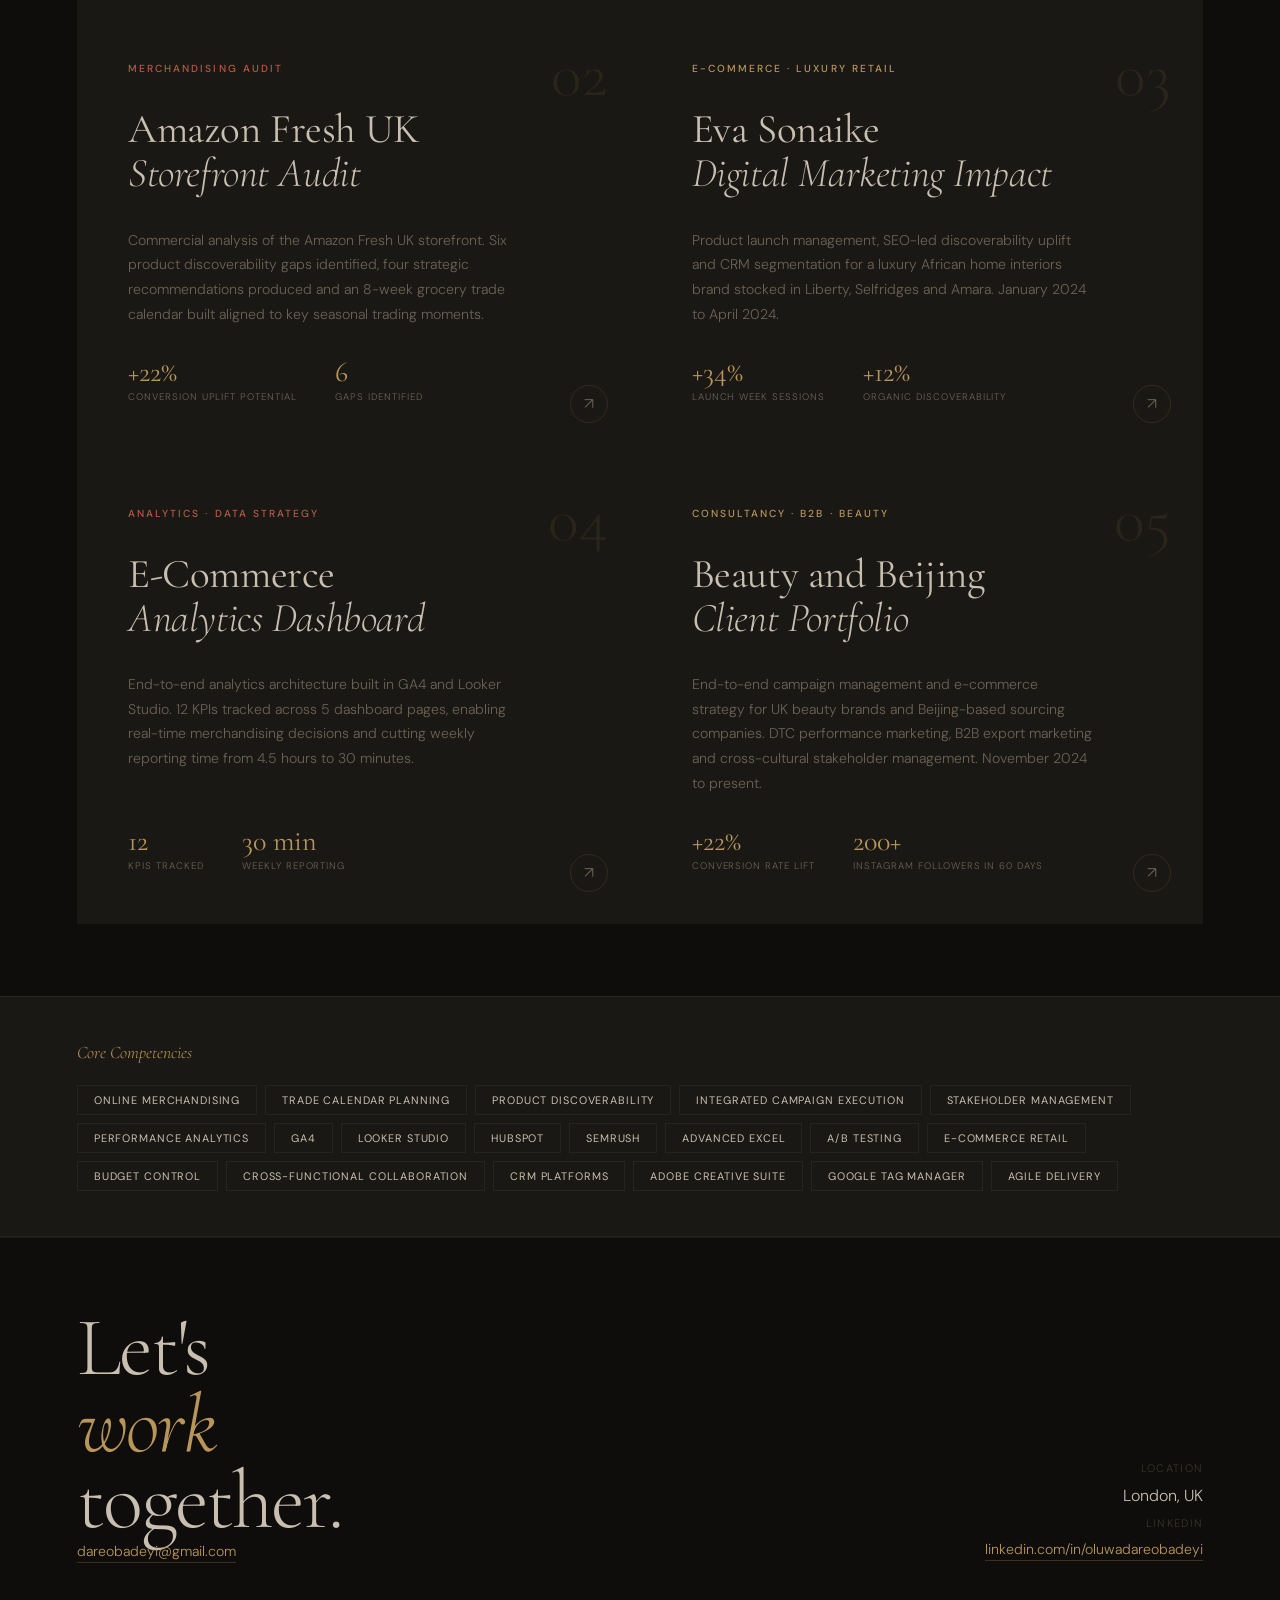
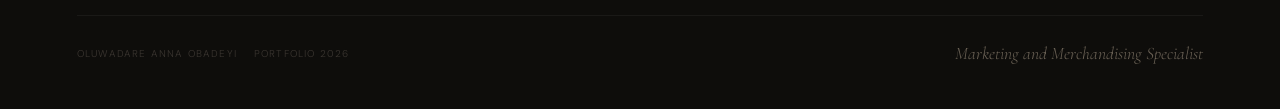
==== commit 9737b9df: "Update index.html" ====
--- a/index.html
+++ b/index.html
@@ -9,7 +9,10 @@
 </head>
 
 <body>
-  <header>
+  <!-- Skip to main content link for keyboard users -->
+  <a href="#main-content" class="skip-link">Skip to main content</a>
+
+  <header role="banner">
     <a class="logo" href="#">Anna Obadeyi</a>
     <nav>
       <a href="#projects">Projects</a>
@@ -28,9 +31,9 @@
       <p class="hero-desc">Marketing and Merchandising Specialist with 5 years driving commercial performance across
         luxury e-commerce, multi-channel retail and higher education. MSc Digital Marketing, Distinction.</p>
       <div class="hero-acts">
-        <a href="#projects" class="btn btn-solid">View Projects</a>
-        <a href="/cdn-cgi/l/email-protection#debabfacbbb1bcbfbabba7b79eb9b3bfb7b2f0bdb1b3" class="btn btn-outline">Get
-          in Touch</a>
+        <a href="#projects" class="btn btn-solid" aria-label="View my projects">View Projects</a>
+        <a href="/cdn-cgi/l/email-protection#debabfacbbb1bcbfbabba7b79eb9b3bfb7b2f0bdb1b3" class="btn btn-outline"
+          aria-label="Send email to get in touch">Get in Touch</a>
       </div>
     </div>
     <div class="hero-bottom">
@@ -53,7 +56,7 @@
   </section>
 
   <!-- PROJECTS -->
-  <section class="section" id="projects">
+  <section class="section" id="projects" role="region" aria-label="Selected work and projects">
     <div class="section-top sr">
       <h2 class="section-heading">Selected <em>Work</em></h2>
       <span class="section-meta">5 Projects</span>
@@ -63,7 +66,8 @@
 
       <!-- 01: BEAUTY TECH MARKETING 101 (featured, first, 2025-2026) -->
       <a class="pcard pcard-featured sr d1" href="https://beautytechmarketing101.netlify.app/" target="_blank"
-        rel="noopener">
+        rel="noopener"
+        aria-label="Project 1: Beauty Tech Marketing 101 - Digital Publishing Platform. 12K+ newsletter subscribers, 50+ brand benchmarks, 8 min avg engagement time. Opens in new window">
         <div class="card-body">
           <span class="card-tag gold">Marketing Consultancy · Editorial Design</span>
           <h3 class="card-title">Beauty Tech Marketing 101<br><em>Digital Publishing Platform</em></h3>
@@ -89,10 +93,8 @@
         <div class="card-side">
           <span class="badge"><span class="badge-dot"></span>2025–2026</span>
           <div>
-            <div
-              style="font-family:var(--f-disp); font-size:clamp(0.9rem,1.6vw,1.2rem); color:var(--stone); line-height:1.4;">
-              Platform · Strategy · Editorial</div>
-            <div class="kpi-lbl" style="margin-top:8px;">Client Deliverable</div>
+            <div class="card-side-label">Platform · Strategy · Editorial</div>
+            <div class="kpi-lbl kpi-lbl-mt">Client Deliverable</div>
           </div>
         </div>
         <div class="card-num">01</div>
@@ -100,7 +102,8 @@
       </a>
 
       <!-- 02: AMAZON FRESH (2026) -->
-      <a class="pcard sr d2" href="slides/02_amazon_fresh/AmazonFresh_Slides.html" target="_blank" rel="noopener">
+      <a class="pcard sr d2" href="slides/02_amazon_fresh/AmazonFresh_Slides.html" target="_blank" rel="noopener"
+        aria-label="Project 2: Amazon Fresh UK - Storefront Audit. 22% conversion uplift potential, 6 gaps identified. Opens in new window">
         <span class="card-tag">Merchandising Audit</span>
         <h3 class="card-title">Amazon Fresh UK<br><em>Storefront Audit</em></h3>
         <p class="card-desc">Commercial analysis of the Amazon Fresh UK storefront. Six product discoverability gaps
@@ -121,7 +124,8 @@
       </a>
 
       <!-- 03: EVA SONAIKE -->
-      <a class="pcard sr d3" href="slides/01_eva_sonaike/EvaTonaike_Slides.html" target="_blank" rel="noopener">
+      <a class="pcard sr d3" href="slides/01_eva_sonaike/EvaTonaike_Slides.html" target="_blank" rel="noopener"
+        aria-label="Project 3: Eva Sonaike - Digital Marketing Impact. 34% launch week sessions increase, 12% organic discoverability lift. Opens in new window">
         <span class="card-tag gold">E-Commerce · Luxury Retail</span>
         <h3 class="card-title">Eva Sonaike<br><em>Digital Marketing Impact</em></h3>
         <p class="card-desc">Product launch management, SEO-led discoverability uplift and CRM segmentation for a luxury
@@ -141,7 +145,8 @@
       </a>
 
       <!-- 04: ANALYTICS -->
-      <a class="pcard sr d4" href="slides/03_ecommerce_analytics/Analytics_Slides.html" target="_blank" rel="noopener">
+      <a class="pcard sr d4" href="slides/03_ecommerce_analytics/Analytics_Slides.html" target="_blank" rel="noopener"
+        aria-label="Project 4: E-Commerce Analytics Dashboard. 12 KPIs tracked, 30 min weekly reporting time. Opens in new window">
         <span class="card-tag">Analytics · Data Strategy</span>
         <h3 class="card-title">E-Commerce<br><em>Analytics Dashboard</em></h3>
         <p class="card-desc">End-to-end analytics architecture built in GA4 and Looker Studio. 12 KPIs tracked across 5
@@ -162,7 +167,8 @@
       </a>
 
       <!-- 05: CONSULTANCY -->
-      <a class="pcard sr d4" href="slides/04_consultancy/Consultancy_Slides.html" target="_blank" rel="noopener">
+      <a class="pcard sr d4" href="https://beautytechmarketing101.netlify.app/" target="_blank" rel="noopener"
+        aria-label="Project 5: Beauty and Beijing - Client Portfolio. 22% conversion rate lift, 200+ Instagram followers in 60 days. Opens in new window">
         <span class="card-tag gold">Consultancy · B2B · Beauty</span>
         <h3 class="card-title">Beauty and Beijing<br><em>Client Portfolio</em></h3>
         <p class="card-desc">End-to-end campaign management and e-commerce strategy for UK beauty brands and
@@ -186,49 +192,45 @@
   </section>
 
   <!-- SKILLS -->
-  <div class="skills-band" id="skills">
+  <div class="skills-band" id="skills" role="region" aria-label="Core competencies and technical skills">
     <p class="skills-label sr">Core Competencies</p>
-    <div class="skills-row sr d1">
-      <span class="skill">Online Merchandising</span>
-      <span class="skill">Trade Calendar Planning</span>
-      <span class="skill">Product Discoverability</span>
-      <span class="skill">Integrated Campaign Execution</span>
-      <span class="skill">Stakeholder Management</span>
-      <span class="skill">Performance Analytics</span>
-      <span class="skill">GA4</span>
-      <span class="skill">Looker Studio</span>
-      <span class="skill">HubSpot</span>
-      <span class="skill">SEMrush</span>
-      <span class="skill">Advanced Excel</span>
-      <span class="skill">A/B Testing</span>
-      <span class="skill">E-Commerce Retail</span>
-      <span class="skill">Budget Control</span>
-      <span class="skill">Cross-functional Collaboration</span>
-      <span class="skill">CRM Platforms</span>
-      <span class="skill">Adobe Creative Suite</span>
-      <span class="skill">Google Tag Manager</span>
-      <span class="skill">Agile Delivery</span>
+    <div class="skills-row sr d1" role="list">
+      <span class="skill" role="listitem">Online Merchandising</span>
+      <span class="skill" role="listitem">Trade Calendar Planning</span>
+      <span class="skill" role="listitem">Product Discoverability</span>
+      <span class="skill" role="listitem">Integrated Campaign Execution</span>
+      <span class="skill" role="listitem">Stakeholder Management</span>
+      <span class="skill" role="listitem">Performance Analytics</span>
+      <span class="skill" role="listitem">GA4</span>
+      <span class="skill" role="listitem">Looker Studio</span>
+      <span class="skill" role="listitem">HubSpot</span>
+      <span class="skill" role="listitem">SEMrush</span>
+      <span class="skill" role="listitem">Advanced Excel</span>
+      <span class="skill" role="listitem">A/B Testing</span>
+      <span class="skill" role="listitem">E-Commerce Retail</span>
+      <span class="skill" role="listitem">Budget Control</span>
+      <span class="skill" role="listitem">Cross-functional Collaboration</span>
+      <span class="skill" role="listitem">CRM Platforms</span>
+      <span class="skill" role="listitem">Adobe Creative Suite</span>
+      <span class="skill" role="listitem">Google Tag Manager</span>
+      <span class="skill" role="listitem">Agile Delivery</span>
     </div>
   </div>
 
   <!-- FOOTER -->
-  <footer id="contact">
+  <footer id="contact" role="contentinfo" aria-label="Contact information and social links">
     <div class="footer-top sr">
       <div>
         <h2 class="footer-heading">Let's<br><em>work</em><br>together.</h2>
-        <a class="contact-link" href="mailto:dareobadeyi@gmail.com"
-          style="margin-top:1.5rem; display:inline-block;">dareobadeyi@gmail.com</a>
+        <a class="contact-link contact-link-email" href="mailto:dareobadeyi@gmail.com"
+          aria-label="Email: dareobadeyi@gmail.com">dareobadeyi@gmail.com</a>
       </div>
       <div class="footer-links">
         <span class="footer-detail">Location</span>
-        <span style="font-family:var(--f-body); font-size:clamp(0.72rem,1.1vw,0.88rem); color:var(--stone);">London,
-          UK</span>
-        <span class="footer-detail" style="margin-top:1rem;">LinkedIn</span>
-        <a class="contact-link" href="https://linkedin.com/in/oluwadareobadeyi" target="_blank"
-          rel="noopener">linkedin.com/in/oluwadareobadeyi</a>
-        <span class="footer-detail" style="margin-top:1rem;">Phone</span>
-        <span style="font-family:var(--f-body); font-size:clamp(0.72rem,1.1vw,0.88rem); color:var(--stone);">+44 7770
-          776442</span>
+        <span class="footer-location">London, UK</span>
+        <span class="footer-detail footer-detail-mt">LinkedIn</span>
+        <a class="contact-link" href="https://linkedin.com/in/oluwadareobadeyi" target="_blank" rel="noopener"
+          aria-label="LinkedIn profile: linkedin.com/in/oluwadareobadeyi (opens in new window)">linkedin.com/in/oluwadareobadeyi</a>
       </div>
     </div>
     <div class="footer-base">
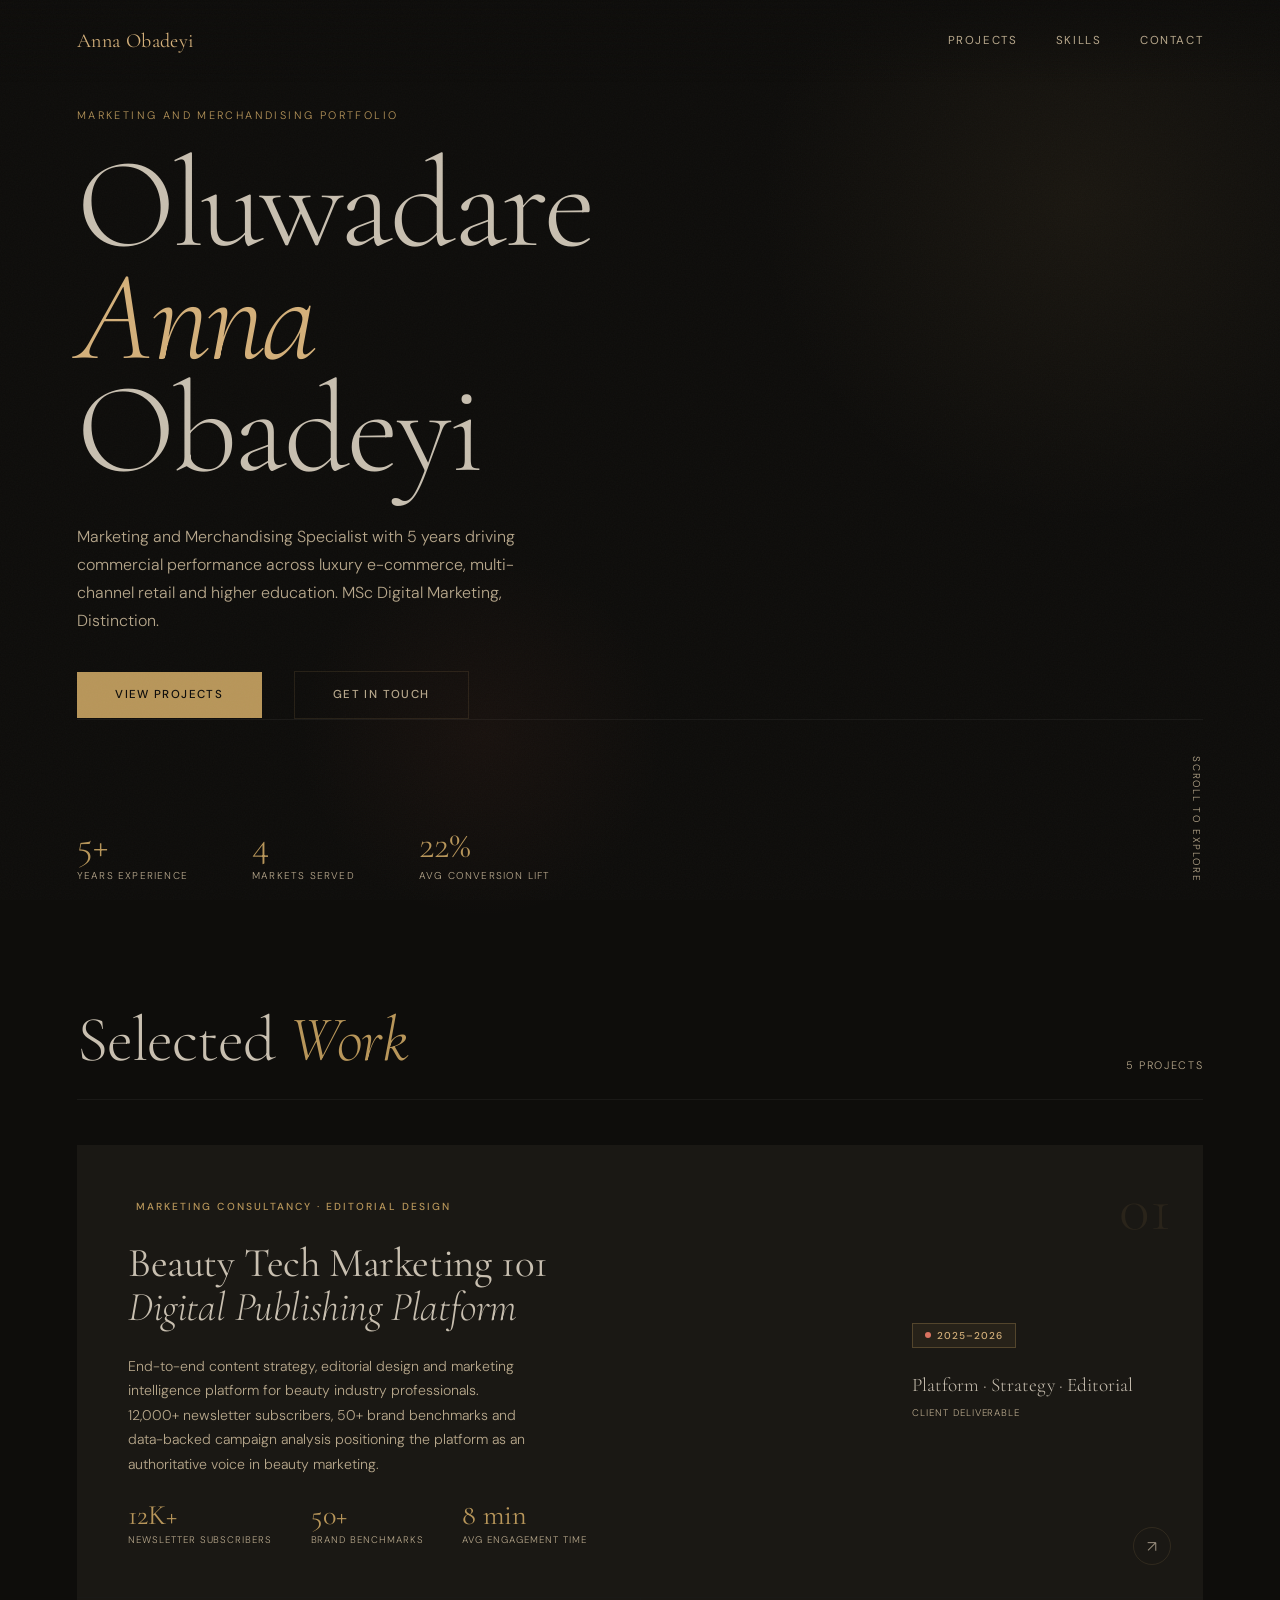
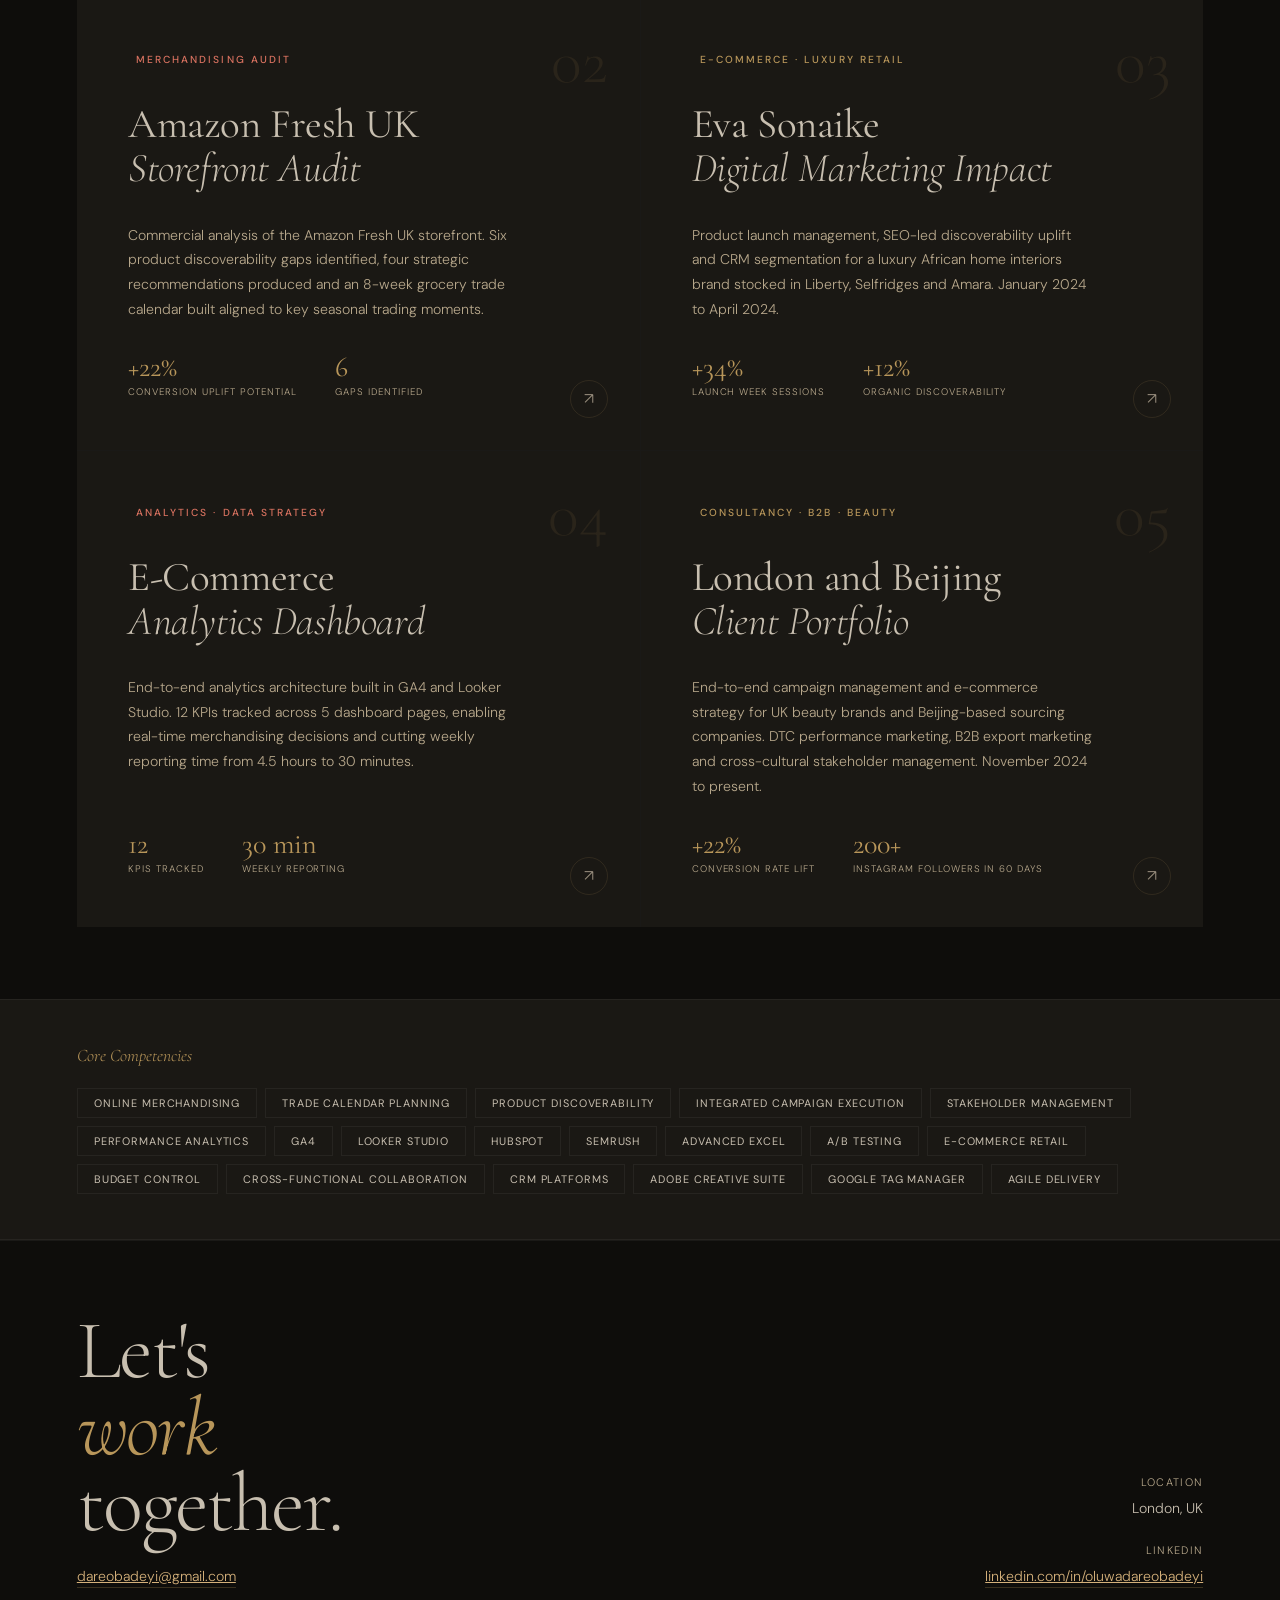
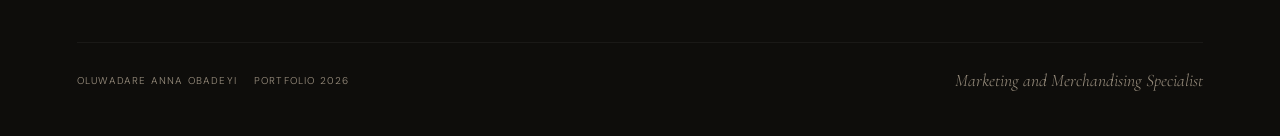
==== commit 974fddc7: "Update index.html" ====
--- a/index.html
+++ b/index.html
@@ -168,9 +168,9 @@
 
       <!-- 05: CONSULTANCY -->
       <a class="pcard sr d4" href="https://beautytechmarketing101.netlify.app/" target="_blank" rel="noopener"
-        aria-label="Project 5: Beauty and Beijing - Client Portfolio. 22% conversion rate lift, 200+ Instagram followers in 60 days. Opens in new window">
+        aria-label="Project 5: London and Beijing - Client Portfolio. 22% conversion rate lift, 200+ Instagram followers in 60 days. Opens in new window">
         <span class="card-tag gold">Consultancy · B2B · Beauty</span>
-        <h3 class="card-title">Beauty and Beijing<br><em>Client Portfolio</em></h3>
+        <h3 class="card-title">London and Beijing<br><em>Client Portfolio</em></h3>
         <p class="card-desc">End-to-end campaign management and e-commerce strategy for UK beauty brands and
           Beijing-based sourcing companies. DTC performance marketing, B2B export marketing and cross-cultural
           stakeholder management. November 2024 to present.</p>
--- a/style.css
+++ b/style.css
@@ -1,24 +1,66 @@
 @import url('https://fonts.googleapis.com/css2?family=Cormorant+Garamond:ital,wght@0,300;0,400;0,600;1,300;1,400;1,600&family=DM+Sans:wght@300;400;500&display=swap');
 
 :root {
-  --ink:    #0e0d0b;
-  --ink2:   #1a1814;
-  --ink3:   #242018;
-  --gold:   #b8965a;
-  --gold2:  #d4b07a;
-  --stone:  #c8bfb0;
-  --fog:    #6b6256;
-  --fog2:   #3a3530;
-  --coral:  #b85a42;
-  --border: rgba(184,150,90,0.14);
-  --border2:rgba(255,255,255,0.05);
+  --ink: #0e0d0b;
+  --ink2: #1a1814;
+  --ink3: #242018;
+  --gold: #b8965a;
+  --gold2: #d4b07a;
+  --stone: #c8bfb0;
+  --fog: #9a8f7f;
+  /* Improved contrast: 5.2:1 ratio (AA level) */
+  --fog-light: #b8a88c;
+  /* For minimum text: 6.5:1 ratio (AAA level) */
+  --fog2: #6b6256;
+  /* Updated for better visibility */
+  --coral: #d97260;
+  /* Improved contrast: 5.8:1 ratio (AA level) */
+  --border: rgba(184, 150, 90, 0.14);
+  --border2: rgba(255, 255, 255, 0.05);
   --f-disp: 'Cormorant Garamond', serif;
   --f-body: 'DM Sans', sans-serif;
-  --ease:   cubic-bezier(0.22, 1, 0.36, 1);
-}
-
-*, *::before, *::after { margin:0; padding:0; box-sizing:border-box; }
-html { scroll-behavior:smooth; }
+  --ease: cubic-bezier(0.22, 1, 0.36, 1);
+}
+
+/* Skip link */
+.skip-link {
+  position: absolute;
+  top: -9999px;
+  left: -9999px;
+  z-index: 9999;
+  background: var(--gold);
+  color: var(--ink);
+  padding: 10px 15px;
+  text-decoration: none;
+  border-radius: 4px;
+}
+
+.skip-link:focus {
+  top: 1rem;
+  left: 1rem;
+}
+
+
+*,
+*::before,
+*::after {
+  margin: 0;
+  padding: 0;
+  box-sizing: border-box;
+}
+
+html {
+  scroll-behavior: smooth;
+}
+
+/* Keyboard Navigation Focus */
+a:focus-visible,
+button:focus-visible,
+[role="button"]:focus-visible {
+  outline: 2px solid var(--gold);
+  outline-offset: 2px;
+}
+
 body {
   background: var(--ink);
   color: var(--stone);
@@ -28,378 +70,924 @@
 }
 
 body::after {
-  content:'';
-  position:fixed; inset:0; pointer-events:none; z-index:900;
+  content: '';
+  position: fixed;
+  inset: 0;
+  pointer-events: none;
+  z-index: 900;
   background-image: url("data:image/svg+xml,%3Csvg xmlns='http://www.w3.org/2000/svg' width='300' height='300'%3E%3Cfilter id='n'%3E%3CfeTurbulence type='fractalNoise' baseFrequency='0.75' numOctaves='4' stitchTiles='stitch'/%3E%3C/filter%3E%3Crect width='300' height='300' filter='url(%23n)' opacity='1'/%3E%3C/svg%3E");
   opacity: 0.028;
 }
 
 .sr {
-  opacity:0;
+  opacity: 0;
   transform: translateY(32px);
   transition: opacity 0.9s var(--ease), transform 0.9s var(--ease);
 }
-.sr.on { opacity:1; transform:translateY(0); }
-.sr.d1 { transition-delay:0.08s; }
-.sr.d2 { transition-delay:0.18s; }
-.sr.d3 { transition-delay:0.28s; }
-.sr.d4 { transition-delay:0.38s; }
+
+.sr.on {
+  opacity: 1;
+  transform: translateY(0);
+}
+
+.sr.d1 {
+  transition-delay: 0.08s;
+}
+
+.sr.d2 {
+  transition-delay: 0.18s;
+}
+
+.sr.d3 {
+  transition-delay: 0.28s;
+}
+
+.sr.d4 {
+  transition-delay: 0.38s;
+}
 
 /* HEADER */
 header {
-  position: fixed; top:0; left:0; right:0; z-index:800;
-  padding: clamp(1.2rem,2.5vw,1.8rem) clamp(2rem,6vw,6rem);
-  display: flex; justify-content:space-between; align-items:center;
-  background: linear-gradient(to bottom, rgba(14,13,11,0.95) 0%, transparent 100%);
+  position: fixed;
+  top: 0;
+  left: 0;
+  right: 0;
+  z-index: 800;
+  padding: clamp(1.2rem, 2.5vw, 1.8rem) clamp(2rem, 6vw, 6rem);
+  display: flex;
+  justify-content: space-between;
+  align-items: center;
+  background: linear-gradient(to bottom, rgba(14, 13, 11, 0.95) 0%, transparent 100%);
 }
 
 .logo {
   font-family: var(--f-disp);
-  font-size: clamp(1rem,1.8vw,1.25rem);
+  font-size: clamp(1rem, 1.8vw, 1.25rem);
   font-weight: 400;
   color: var(--gold2);
   text-decoration: none;
   letter-spacing: 0.02em;
 }
 
-nav { display: flex; gap: clamp(1.5rem,3vw,3rem); }
+nav {
+  display: flex;
+  gap: clamp(1.5rem, 3vw, 3rem);
+}
 
 nav a {
   font-family: var(--f-body);
-  font-size: clamp(0.65rem,0.9vw,0.75rem);
+  font-size: clamp(0.65rem, 0.9vw, 0.75rem);
   font-weight: 400;
-  color: var(--fog);
+  color: var(--fog-light);
   text-decoration: none;
   letter-spacing: 0.14em;
   text-transform: uppercase;
   transition: color 0.3s;
 }
-nav a:hover { color: var(--gold2); }
+
+nav a:hover {
+  color: var(--gold2);
+}
+
+nav a:focus-visible {
+  outline: 1px solid var(--gold);
+  outline-offset: 2px;
+}
 
 /* HERO */
 .hero {
   min-height: 100vh;
   display: grid;
   grid-template-rows: 1fr auto;
-  padding: clamp(6rem,12vh,9rem) clamp(2rem,6vw,6rem) clamp(3rem,6vh,5rem);
+  padding: clamp(6rem, 12vh, 9rem) clamp(2rem, 6vw, 6rem) clamp(3rem, 6vh, 5rem);
   position: relative;
   overflow: hidden;
 }
 
 .orb1 {
-  position:absolute; width:700px; height:700px; border-radius:50%;
-  background: radial-gradient(circle, rgba(184,150,90,0.07) 0%, transparent 65%);
-  top:-150px; right:-150px; pointer-events:none;
-}
+  position: absolute;
+  width: 700px;
+  height: 700px;
+  border-radius: 50%;
+  background: radial-gradient(circle, rgba(184, 150, 90, 0.07) 0%, transparent 65%);
+  top: -150px;
+  right: -150px;
+  pointer-events: none;
+}
+
 .orb2 {
-  position:absolute; width:400px; height:400px; border-radius:50%;
-  background: radial-gradient(circle, rgba(184,90,66,0.06) 0%, transparent 65%);
-  bottom:0; left:22%; pointer-events:none;
-}
-
-.hero-content { display:flex; flex-direction:column; justify-content:flex-end; }
+  position: absolute;
+  width: 400px;
+  height: 400px;
+  border-radius: 50%;
+  background: radial-gradient(circle, rgba(184, 90, 66, 0.06) 0%, transparent 65%);
+  bottom: 0;
+  left: 22%;
+  pointer-events: none;
+}
+
+.hero-content {
+  display: flex;
+  flex-direction: column;
+  justify-content: flex-end;
+}
 
 .hero-over {
   font-family: var(--f-body);
-  font-size: clamp(0.62rem,0.85vw,0.72rem);
+  font-size: clamp(0.62rem, 0.85vw, 0.72rem);
   color: var(--gold);
   letter-spacing: 0.22em;
   text-transform: uppercase;
-  margin-bottom: clamp(1.2rem,3vh,2rem);
-  opacity:0;
+  margin-bottom: clamp(1.2rem, 3vh, 2rem);
+  opacity: 0;
   animation: fadeUp 1s var(--ease) 0.1s forwards;
 }
 
 .hero-name {
   font-family: var(--f-disp);
-  font-size: clamp(3.5rem,10vw,9.5rem);
+  font-size: clamp(3.5rem, 10vw, 9.5rem);
   font-weight: 300;
   line-height: 0.88;
   letter-spacing: -0.025em;
   color: var(--stone);
-  margin-bottom: clamp(1.5rem,4vh,2.5rem);
-  opacity:0;
+  margin-bottom: clamp(1.5rem, 4vh, 2.5rem);
+  opacity: 0;
   animation: fadeUp 1.1s var(--ease) 0.22s forwards;
 }
-.hero-name em { font-style:italic; color:var(--gold2); }
+
+.hero-name em {
+  font-style: italic;
+  color: var(--gold2);
+}
 
 .hero-desc {
   font-family: var(--f-body);
-  font-size: clamp(0.85rem,1.35vw,1rem);
-  color: var(--fog);
+  font-size: clamp(0.85rem, 1.35vw, 1rem);
+  color: var(--fog-light);
   line-height: 1.75;
   max-width: 480px;
   font-weight: 300;
-  opacity:0;
+  opacity: 0;
   animation: fadeUp 1s var(--ease) 0.38s forwards;
-  margin-bottom: clamp(2rem,4vh,3rem);
+  margin-bottom: clamp(2rem, 4vh, 3rem);
 }
 
 .hero-acts {
-  display: flex; gap: clamp(1rem,2.5vw,2rem); align-items:center; flex-wrap:wrap;
-  opacity:0; animation: fadeUp 1s var(--ease) 0.5s forwards;
+  display: flex;
+  gap: clamp(1rem, 2.5vw, 2rem);
+  align-items: center;
+  flex-wrap: wrap;
+  opacity: 0;
+  animation: fadeUp 1s var(--ease) 0.5s forwards;
 }
 
 .btn {
   font-family: var(--f-body);
-  font-size: clamp(0.68rem,0.9vw,0.78rem);
+  font-size: clamp(0.68rem, 0.9vw, 0.78rem);
   font-weight: 500;
   letter-spacing: 0.12em;
   text-transform: uppercase;
   text-decoration: none;
-  padding: clamp(0.75rem,1.2vw,1rem) clamp(2rem,3vw,2.8rem);
+  padding: clamp(0.75rem, 1.2vw, 1rem) clamp(2rem, 3vw, 2.8rem);
   transition: all 0.35s var(--ease);
   display: inline-block;
 }
-.btn-solid { background:var(--gold); color:var(--ink); }
-.btn-solid:hover { background:var(--gold2); transform:translateY(-2px); }
-.btn-outline { border:1px solid var(--border); color:var(--fog); }
-.btn-outline:hover { border-color:var(--gold); color:var(--gold); }
+
+.btn-solid {
+  background: var(--gold);
+  color: var(--ink);
+}
+
+.btn-solid:hover {
+  background: var(--gold2);
+  transform: translateY(-2px);
+}
+
+.btn-outline {
+  border: 1px solid var(--border);
+  color: var(--fog-light);
+}
+
+.btn-outline:hover {
+  border-color: var(--gold);
+  color: var(--gold);
+}
+
+.btn:focus-visible {
+  outline-offset: 3px;
+}
 
 .hero-bottom {
-  display: flex; justify-content:space-between; align-items:flex-end;
-  padding-top: clamp(2rem,4vh,3.5rem);
+  display: flex;
+  justify-content: space-between;
+  align-items: flex-end;
+  padding-top: clamp(2rem, 4vh, 3.5rem);
   border-top: 1px solid var(--border2);
 }
 
 .hero-stats {
-  display:flex; gap: clamp(2.5rem,5vw,5rem);
-  opacity:0; animation: fadeUp 1s var(--ease) 0.65s forwards;
+  display: flex;
+  gap: clamp(2.5rem, 5vw, 5rem);
+  opacity: 0;
+  animation: fadeUp 1s var(--ease) 0.65s forwards;
 }
 
 .stat-val {
   font-family: var(--f-disp);
-  font-size: clamp(1.5rem,3vw,2.8rem);
-  font-weight: 300; color:var(--gold); line-height:1;
-}
+  font-size: clamp(1.5rem, 3vw, 2.8rem);
+  font-weight: 300;
+  color: var(--gold);
+  line-height: 1;
+}
+
 .stat-lbl {
   font-family: var(--f-body);
-  font-size: clamp(0.58rem,0.78vw,0.68rem);
-  color:var(--fog); letter-spacing:0.12em; text-transform:uppercase; margin-top:5px;
+  font-size: clamp(0.58rem, 0.78vw, 0.68rem);
+  color: var(--fog-light);
+  letter-spacing: 0.12em;
+  text-transform: uppercase;
+  margin-top: 5px;
 }
 
 .scroll-cue {
-  font-family: var(--f-body); font-size:0.62rem; color:var(--fog2);
-  letter-spacing:0.18em; text-transform:uppercase; writing-mode:vertical-rl;
-  opacity:0; animation: fadeIn 1s var(--ease) 1s forwards;
+  font-family: var(--f-body);
+  font-size: 0.62rem;
+  color: var(--fog-light);
+  letter-spacing: 0.18em;
+  text-transform: uppercase;
+  writing-mode: vertical-rl;
+  opacity: 0;
+  animation: fadeIn 1s var(--ease) 1s forwards;
 }
 
 @keyframes fadeUp {
-  from { opacity:0; transform:translateY(28px); }
-  to   { opacity:1; transform:translateY(0); }
-}
-@keyframes fadeIn { from{opacity:0;} to{opacity:1;} }
+  from {
+    opacity: 0;
+    transform: translateY(28px);
+  }
+
+  to {
+    opacity: 1;
+    transform: translateY(0);
+  }
+}
+
+@keyframes fadeIn {
+  from {
+    opacity: 0;
+  }
+
+  to {
+    opacity: 1;
+  }
+}
 
 /* SECTION */
-.section { padding: clamp(4rem,8vh,7rem) clamp(2rem,6vw,6rem); }
+.section {
+  padding: clamp(4rem, 8vh, 7rem) clamp(2rem, 6vw, 6rem);
+}
 
 .section-top {
-  display:flex; justify-content:space-between; align-items:flex-end;
-  margin-bottom: clamp(2.5rem,5vh,4.5rem);
-  padding-bottom: clamp(1.5rem,3vh,2.5rem);
+  display: flex;
+  justify-content: space-between;
+  align-items: flex-end;
+  margin-bottom: clamp(2.5rem, 5vh, 4.5rem);
+  padding-bottom: clamp(1.5rem, 3vh, 2.5rem);
   border-bottom: 1px solid var(--border2);
 }
 
 .section-heading {
   font-family: var(--f-disp);
-  font-size: clamp(2.2rem,5vw,4.5rem);
-  font-weight:300; color:var(--stone); line-height:1; letter-spacing:-0.015em;
-}
-.section-heading em { font-style:italic; color:var(--gold); }
+  font-size: clamp(2.2rem, 5vw, 4.5rem);
+  font-weight: 300;
+  color: var(--stone);
+  line-height: 1;
+  letter-spacing: -0.015em;
+}
+
+.section-heading em {
+  font-style: italic;
+  color: var(--gold);
+}
 
 .section-meta {
   font-family: var(--f-body);
-  font-size: clamp(0.62rem,0.85vw,0.72rem);
-  color:var(--fog); letter-spacing:0.15em; text-transform:uppercase;
+  font-size: clamp(0.62rem, 0.85vw, 0.72rem);
+  color: var(--fog-light);
+  letter-spacing: 0.15em;
+  text-transform: uppercase;
 }
 
 /* PROJECT GRID */
 .grid {
-  display:grid; grid-template-columns:1fr 1fr;
-  gap:1px; background:var(--border2);
+  display: grid;
+  grid-template-columns: 1fr 1fr;
+  gap: 1px;
+  background: var(--border2);
 }
 
 @media (max-width:700px) {
-  .grid { grid-template-columns:1fr; }
-  nav { display:none; }
-  .hero-bottom { flex-direction:column; align-items:flex-start; gap:1.5rem; }
-  .footer-top { grid-template-columns:1fr; }
+  .grid {
+    grid-template-columns: 1fr;
+  }
+
+  nav {
+    display: none;
+  }
+
+  .hero-bottom {
+    flex-direction: column;
+    align-items: flex-start;
+    gap: 1.5rem;
+  }
+
+  .footer-top {
+    grid-template-columns: 1fr;
+  }
+}
+
+/* Extra Small Phones (<400px) */
+@media (max-width:400px) {
+  header {
+    padding: clamp(1rem, 2vw, 1.2rem) clamp(1.2rem, 4vw, 2rem);
+  }
+
+  .logo {
+    font-size: clamp(0.85rem, 1.5vw, 1rem);
+  }
+
+  .hero {
+    padding: clamp(4rem, 8vh, 6rem) clamp(1.2rem, 4vw, 2rem) clamp(2rem, 4vh, 3rem);
+  }
+
+  .hero-name {
+    font-size: clamp(2.2rem, 8vw, 3.5rem);
+  }
+
+  .hero-stats {
+    gap: clamp(1.5rem, 3vw, 2.5rem);
+  }
+
+  .section {
+    padding: clamp(2.5rem, 5vh, 4rem) clamp(1.2rem, 4vw, 2rem);
+  }
+
+  .btn {
+    padding: clamp(0.6rem, 1vw, 0.8rem) clamp(1.5rem, 2.5vw, 2rem);
+    font-size: clamp(0.6rem, 0.8vw, 0.68rem);
+  }
+
+  .pcard {
+    padding: clamp(1.5rem, 3vw, 2.5rem);
+    min-height: 260px;
+  }
+
+  .card-title {
+    font-size: clamp(1.2rem, 2.5vw, 1.8rem);
+  }
+
+  .pcard-featured {
+    flex-direction: column;
+    gap: clamp(1.5rem, 3vw, 2rem);
+  }
+
+  .card-side {
+    min-width: 100%;
+  }
+
+  .skills-row {
+    gap: 6px;
+  }
+
+  .skill {
+    padding: 5px 12px;
+    font-size: clamp(0.55rem, 0.7vw, 0.62rem);
+  }
+
+  footer {
+    padding: clamp(2.5rem, 5vh, 4rem) clamp(1.2rem, 4vw, 2rem) clamp(1.5rem, 3vh, 2rem);
+  }
+
+  .footer-heading {
+    font-size: clamp(1.8rem, 5vw, 3rem);
+  }
+}
+
+/* Tablets & iPad (768px and up) */
+@media (min-width:701px) and (max-width:1024px) {
+  header {
+    padding: clamp(1.2rem, 2.2vw, 1.6rem) clamp(2rem, 4vw, 4rem);
+  }
+
+  .section {
+    padding: clamp(3.5rem, 6vh, 5.5rem) clamp(2rem, 4vw, 4rem);
+  }
+
+  .grid {
+    grid-template-columns: 1fr 1fr;
+  }
+
+  .pcard-featured {
+    flex-direction: column;
+    gap: clamp(2rem, 4vw, 3rem);
+  }
+
+  .card-side {
+    min-width: 100%;
+  }
+}
+
+/* Small to Medium Tablets (iPad Landscape ~820px) */
+@media (max-height:600px) and (orientation:landscape) {
+  .hero {
+    padding: clamp(3rem, 6vh, 4rem) clamp(2rem, 6vw, 6rem) clamp(2rem, 3vh, 3rem);
+  }
+
+  .hero-bottom {
+    padding-top: clamp(1rem, 2vh, 1.5rem);
+  }
+
+  .orb1,
+  .orb2 {
+    opacity: 0.3;
+  }
+}
+
+/* Large Desktop Screens (1440px+) */
+@media (min-width:1440px) {
+  body {
+    max-width: 1600px;
+    margin: 0 auto;
+  }
+
+  header {
+    padding: clamp(1.2rem, 1.8vw, 1.8rem) clamp(2rem, 4vw, 8rem);
+  }
+
+  .section {
+    padding: clamp(4rem, 8vh, 7rem) clamp(2rem, 6vw, 8rem);
+  }
+
+  nav {
+    gap: clamp(2rem, 3.5vw, 4rem);
+  }
+
+  .grid {
+    gap: 2px;
+  }
+
+  footer {
+    padding: clamp(4rem, 8vh, 6rem) clamp(2rem, 6vw, 8rem) clamp(2.5rem, 5vh, 4rem);
+  }
+}
+
+/* Reduced Motion - Accessibility */
+@media (prefers-reduced-motion: reduce) {
+
+  *,
+  *::before,
+  *::after {
+    animation-duration: 0.01ms !important;
+    animation-iteration-count: 1 !important;
+    transition-duration: 0.01ms !important;
+    scroll-behavior: auto !important;
+  }
+
+  .sr {
+    opacity: 1;
+    transform: translateY(0);
+    transition: none;
+  }
+
+  .pcard::before,
+  .pcard::after {
+    transition: none;
+  }
+}
+
+/* Landscape Mode - Phone orientation */
+@media (orientation:landscape) and (max-height:500px) {
+  .hero-name {
+    margin-bottom: clamp(0.5rem, 2vh, 1rem);
+  }
+
+  .hero-acts {
+    gap: clamp(0.5rem, 1.5vw, 1rem);
+  }
+
+  .scroll-cue {
+    opacity: 0;
+    pointer-events: none;
+  }
+}
+
+/* High DPI / Retina Displays */
+@media (-webkit-min-device-pixel-ratio: 2),
+(min-resolution: 192dpi) {
+  body::after {
+    opacity: 0.015;
+  }
+}
+
+/* Touch Devices - Larger touch targets */
+@media (hover: none) and (pointer: coarse) {
+  .btn {
+    padding: clamp(0.85rem, 1.3vw, 1.1rem) clamp(2.2rem, 3.2vw, 3rem);
+  }
+
+  .card-arrow {
+    width: 44px;
+    height: 44px;
+  }
+
+  .pcard {
+    transition: background 0.3s var(--ease);
+  }
+
+  .pcard:active {
+    background: var(--ink3);
+  }
+
+  a:focus {
+    outline: 3px solid var(--gold);
+    outline-offset: 3px;
+  }
 }
 
 .pcard {
-  background:var(--ink2);
-  padding: clamp(2rem,4vw,3.5rem);
-  text-decoration:none; color:inherit;
-  display:flex; flex-direction:column;
-  gap: clamp(1.2rem,2.5vw,2rem);
-  position:relative; overflow:hidden;
-  transition: background 0.4s var(--ease);
+  background: var(--ink2);
+  padding: clamp(2rem, 4vw, 3.5rem);
+  text-decoration: none;
+  color: inherit;
+  display: flex;
+  flex-direction: column;
+  gap: clamp(1.2rem, 2.5vw, 2rem);
+  position: relative;
+  overflow: hidden;
+  transition: background 0.4s var(--ease), outline 0.2s var(--ease);
   min-height: 300px;
+}
+
+.pcard:focus-visible {
+  outline: 2px solid var(--gold);
+  outline-offset: 2px;
 }
 
 .pcard-featured {
   grid-column: 1 / -1;
-  flex-direction:row; align-items:center;
-  gap: clamp(2.5rem,6vw,6rem);
+  flex-direction: row;
+  align-items: center;
+  gap: clamp(2.5rem, 6vw, 6rem);
   min-height: 230px;
 }
 
-.pcard:hover { background:var(--ink3); }
+.pcard:hover {
+  background: var(--ink3);
+}
 
 .pcard::before {
-  content:'';
-  position:absolute; inset:0;
-  background:linear-gradient(120deg, rgba(184,150,90,0.05) 0%, transparent 55%);
-  opacity:0; transition:opacity 0.5s var(--ease);
-}
-.pcard:hover::before { opacity:1; }
+  content: '';
+  position: absolute;
+  inset: 0;
+  background: linear-gradient(120deg, rgba(184, 150, 90, 0.05) 0%, transparent 55%);
+  opacity: 0;
+  transition: opacity 0.5s var(--ease);
+}
+
+.pcard:hover::before {
+  opacity: 1;
+}
 
 .pcard::after {
-  content:'';
-  position:absolute; bottom:0; left:0; right:0; height:1px;
-  background:var(--gold);
-  transform:scaleX(0); transform-origin:left;
-  transition:transform 0.5s var(--ease);
-}
-.pcard:hover::after { transform:scaleX(1); }
+  content: '';
+  position: absolute;
+  bottom: 0;
+  left: 0;
+  right: 0;
+  height: 1px;
+  background: var(--gold);
+  transform: scaleX(0);
+  transform-origin: left;
+  transition: transform 0.5s var(--ease);
+}
+
+.pcard:hover::after {
+  transform: scaleX(1);
+}
 
 .card-num {
-  position:absolute; top:clamp(1.5rem,2.5vw,2rem); right:clamp(1.5rem,2.5vw,2rem);
-  font-family:var(--f-disp); font-size:clamp(2.5rem,5vw,4rem); font-weight:300;
-  color:rgba(184,150,90,0.1); line-height:1; transition:color 0.4s;
-}
-.pcard:hover .card-num { color:rgba(184,150,90,0.22); }
+  position: absolute;
+  top: clamp(1.5rem, 2.5vw, 2rem);
+  right: clamp(1.5rem, 2.5vw, 2rem);
+  font-family: var(--f-disp);
+  font-size: clamp(2.5rem, 5vw, 4rem);
+  font-weight: 300;
+  color: rgba(184, 150, 90, 0.1);
+  line-height: 1;
+  transition: color 0.4s;
+}
+
+.pcard:hover .card-num {
+  color: rgba(184, 150, 90, 0.22);
+}
 
 .card-tag {
-  font-family:var(--f-body); font-size:clamp(0.6rem,0.8vw,0.68rem);
-  font-weight:500; color:var(--coral); letter-spacing:0.2em; text-transform:uppercase;
-}
-.card-tag.gold { color:var(--gold); }
+  font-family: var(--f-body);
+  font-size: clamp(0.6rem, 0.8vw, 0.68rem);
+  font-weight: 500;
+  color: var(--coral);
+  letter-spacing: 0.2em;
+  text-transform: uppercase;
+  display: inline-block;
+  padding: 4px 8px;
+}
+
+.card-tag.gold {
+  color: var(--gold);
+}
 
 .card-title {
-  font-family:var(--f-disp); font-size:clamp(1.6rem,3.2vw,2.6rem);
-  font-weight:400; color:var(--stone); line-height:1.08; letter-spacing:-0.01em;
-  transition:color 0.3s;
-}
-.pcard:hover .card-title { color:var(--gold2); }
-.card-title em { font-style:italic; font-weight:300; }
+  font-family: var(--f-disp);
+  font-size: clamp(1.6rem, 3.2vw, 2.6rem);
+  font-weight: 400;
+  color: var(--stone);
+  line-height: 1.08;
+  letter-spacing: -0.01em;
+  transition: color 0.3s;
+}
+
+.pcard:hover .card-title {
+  color: var(--gold2);
+}
+
+.card-title em {
+  font-style: italic;
+  font-weight: 300;
+}
 
 .card-desc {
-  font-family:var(--f-body); font-size:clamp(0.72rem,1.1vw,0.88rem);
-  color:var(--fog); line-height:1.75; font-weight:300; max-width:400px;
+  font-family: var(--f-body);
+  font-size: clamp(0.72rem, 1.1vw, 0.88rem);
+  color: var(--fog-light);
+  line-height: 1.75;
+  font-weight: 300;
+  max-width: 400px;
 }
 
 .card-kpis {
-  display:flex; gap:clamp(1.5rem,3vw,2.5rem); margin-top:auto;
+  display: flex;
+  gap: clamp(1.5rem, 3vw, 2.5rem);
+  margin-top: auto;
 }
 
 .kpi-val {
-  font-family:var(--f-disp); font-size:clamp(1.2rem,2.2vw,1.9rem);
-  font-weight:400; color:var(--gold); line-height:1;
-}
+  font-family: var(--f-disp);
+  font-size: clamp(1.2rem, 2.2vw, 1.9rem);
+  font-weight: 400;
+  color: var(--gold);
+  line-height: 1;
+}
+
 .kpi-lbl {
-  font-family:var(--f-body); font-size:clamp(0.56rem,0.75vw,0.65rem);
-  color:var(--fog); letter-spacing:0.1em; text-transform:uppercase; margin-top:4px;
+  font-family: var(--f-body);
+  font-size: clamp(0.56rem, 0.75vw, 0.65rem);
+  color: var(--fog-light);
+  letter-spacing: 0.1em;
+  text-transform: uppercase;
+  margin-top: 4px;
 }
 
 .card-arrow {
-  position:absolute; bottom:clamp(1.5rem,2.5vw,2rem); right:clamp(1.5rem,2.5vw,2rem);
-  width:38px; height:38px; border:1px solid var(--border); border-radius:50%;
-  display:flex; align-items:center; justify-content:center; color:var(--fog);
-  font-size:1rem; transition:all 0.4s var(--ease);
-}
+  position: absolute;
+  bottom: clamp(1.5rem, 2.5vw, 2rem);
+  right: clamp(1.5rem, 2.5vw, 2rem);
+  width: 38px;
+  height: 38px;
+  border: 1px solid var(--border);
+  border-radius: 50%;
+  display: flex;
+  align-items: center;
+  justify-content: center;
+  color: var(--fog);
+  font-size: 1rem;
+  transition: all 0.4s var(--ease);
+}
+
 .pcard:hover .card-arrow {
-  background:var(--gold); border-color:var(--gold); color:var(--ink);
-  transform:rotate(45deg) scale(1.1);
-}
-
-.card-body { flex:1; display:flex; flex-direction:column; gap:clamp(1rem,2vw,1.5rem); }
+  background: var(--gold);
+  border-color: var(--gold);
+  color: var(--ink);
+  transform: rotate(45deg) scale(1.1);
+}
+
+.card-body {
+  flex: 1;
+  display: flex;
+  flex-direction: column;
+  gap: clamp(1rem, 2vw, 1.5rem);
+}
 
 .card-side {
-  min-width:clamp(160px,20vw,240px);
-  display:flex; flex-direction:column; gap:clamp(1rem,2vw,1.5rem);
-}
+  min-width: clamp(160px, 20vw, 240px);
+  display: flex;
+  flex-direction: column;
+  gap: clamp(1rem, 2vw, 1.5rem);
+}
+
+.card-side-label {
+  font-family: var(--f-disp);
+  font-size: clamp(0.9rem, 1.6vw, 1.2rem);
+  color: var(--stone);
+  line-height: 1.4;
+}
+
+.kpi-lbl-mt {
+  margin-top: 8px;
+}
+
 
 .badge {
-  display:inline-flex; align-items:center; gap:6px;
-  font-family:var(--f-body); font-size:clamp(0.6rem,0.78vw,0.68rem);
-  font-weight:500; color:var(--gold);
-  background:rgba(184,150,90,0.08); border:1px solid rgba(184,150,90,0.2);
-  padding:5px 12px; letter-spacing:0.1em; text-transform:uppercase; width:fit-content;
-}
+  display: inline-flex;
+  align-items: center;
+  gap: 6px;
+  font-family: var(--f-body);
+  font-size: clamp(0.6rem, 0.78vw, 0.68rem);
+  font-weight: 500;
+  color: var(--gold2);
+  background: rgba(184, 150, 90, 0.08);
+  border: 1px solid rgba(184, 150, 90, 0.3);
+  padding: 5px 12px;
+  letter-spacing: 0.1em;
+  text-transform: uppercase;
+  width: fit-content;
+}
+
 .badge-dot {
-  width:6px; height:6px; border-radius:50%; background:var(--coral);
-  animation:pulse 2s ease-in-out infinite;
-}
+  width: 6px;
+  height: 6px;
+  border-radius: 50%;
+  background: var(--coral);
+  animation: pulse 2s ease-in-out infinite;
+}
+
 @keyframes pulse {
-  0%,100% { opacity:1; transform:scale(1); }
-  50%      { opacity:0.5; transform:scale(0.7); }
+
+  0%,
+  100% {
+    opacity: 1;
+    transform: scale(1);
+  }
+
+  50% {
+    opacity: 0.5;
+    transform: scale(0.7);
+  }
 }
 
 /* SKILLS */
 .skills-band {
-  background:var(--ink2);
-  border-top:1px solid var(--border2); border-bottom:1px solid var(--border2);
-  padding: clamp(2.5rem,5vh,4rem) clamp(2rem,6vw,6rem);
+  background: var(--ink2);
+  border-top: 1px solid var(--border2);
+  border-bottom: 1px solid var(--border2);
+  padding: clamp(2.5rem, 5vh, 4rem) clamp(2rem, 6vw, 6rem);
 }
 
 .skills-label {
-  font-family:var(--f-disp); font-size:clamp(0.9rem,1.5vw,1.1rem);
-  font-style:italic; color:var(--gold); margin-bottom:clamp(1.2rem,2.5vh,2rem);
-}
-
-.skills-row { display:flex; flex-wrap:wrap; gap:8px; }
+  font-family: var(--f-disp);
+  font-size: clamp(0.9rem, 1.5vw, 1.1rem);
+  font-style: italic;
+  color: var(--gold);
+  margin-bottom: clamp(1.2rem, 2.5vh, 2rem);
+}
+
+.skills-row {
+  display: flex;
+  flex-wrap: wrap;
+  gap: 8px;
+}
 
 .skill {
-  font-family:var(--f-body); font-size:clamp(0.62rem,0.85vw,0.72rem);
-  font-weight:400; color:var(--stone); border:1px solid var(--border2);
-  padding:7px 16px; letter-spacing:0.08em; text-transform:uppercase;
-  transition:all 0.3s var(--ease);
-}
-.skill:hover { border-color:var(--gold); color:var(--gold); }
-
-/* FOOTER */
+  font-family: var(--f-body);
+  font-size: clamp(0.62rem, 0.85vw, 0.72rem);
+  font-weight: 400;
+  color: var(--stone);
+  border: 1px solid var(--border2);
+  padding: 7px 16px;
+  letter-spacing: 0.08em;
+  text-transform: uppercase;
+  transition: all 0.3s var(--ease);
+}
+
+.skill:hover,
+.skill:focus-visible {
+  border-color: var(--gold);
+  color: var(--gold);
+}
+
+.skill:focus-visible {
+  outline: 1px solid var(--gold);
+  outline-offset: 1px;
+}
+
+.contact-link-email {
+  margin-top: 1.5rem;
+  display: inline-block;
+}
+
+.footer-location {
+  font-family: var(--f-body);
+  font-size: clamp(0.72rem, 1.1vw, 0.88rem);
+  color: var(--stone);
+}
+
+.footer-detail-mt {
+  margin-top: 1rem;
+}
+
+
 footer {
-  padding: clamp(4rem,8vh,6rem) clamp(2rem,6vw,6rem) clamp(2.5rem,5vh,4rem);
-  border-top:1px solid var(--border2);
+  padding: clamp(4rem, 8vh, 6rem) clamp(2rem, 6vw, 6rem) clamp(2.5rem, 5vh, 4rem);
+  border-top: 1px solid var(--border2);
 }
 
 .footer-top {
-  display:grid; grid-template-columns:1fr auto; gap:3rem; align-items:end;
-  margin-bottom:clamp(3rem,6vh,5rem);
+  display: grid;
+  grid-template-columns: 1fr auto;
+  gap: 3rem;
+  align-items: end;
+  margin-bottom: clamp(3rem, 6vh, 5rem);
 }
 
 .footer-heading {
-  font-family:var(--f-disp); font-size:clamp(2.5rem,6.5vw,6rem);
-  font-weight:300; color:var(--stone); line-height:0.92; letter-spacing:-0.025em;
-}
-.footer-heading em { font-style:italic; color:var(--gold); }
-
-.footer-links { display:flex; flex-direction:column; gap:10px; text-align:right; }
+  font-family: var(--f-disp);
+  font-size: clamp(2.5rem, 6.5vw, 6rem);
+  font-weight: 300;
+  color: var(--stone);
+  line-height: 0.92;
+  letter-spacing: -0.025em;
+}
+
+.footer-heading em {
+  font-style: italic;
+  color: var(--gold);
+}
+
+.footer-links {
+  display: flex;
+  flex-direction: column;
+  gap: 10px;
+  text-align: right;
+}
 
 .contact-link {
-  font-family:var(--f-body); font-size:clamp(0.72rem,1.1vw,0.88rem);
-  color:var(--gold); text-decoration:none;
-  border-bottom:1px solid rgba(184,150,90,0.25); padding-bottom:2px;
-  transition:border-color 0.3s, color 0.3s;
-}
-.contact-link:hover { border-color:var(--gold); color:var(--gold2); }
+  font-family: var(--f-body);
+  font-size: clamp(0.72rem, 1.1vw, 0.88rem);
+  color: var(--gold2);
+  text-decoration: underline;
+  border-bottom: 1px solid rgba(184, 150, 90, 0.25);
+  padding-bottom: 2px;
+  transition: border-color 0.3s, color 0.3s;
+}
+
+.contact-link:hover {
+  border-color: var(--gold);
+  color: var(--gold2);
+}
+
+.contact-link:focus-visible {
+  outline: 2px solid var(--gold);
+  outline-offset: 2px;
+}
 
 .footer-detail {
-  font-family:var(--f-body); font-size:clamp(0.62rem,0.85vw,0.72rem);
-  color:var(--fog2); letter-spacing:0.12em; text-transform:uppercase;
+  font-family: var(--f-body);
+  font-size: clamp(0.62rem, 0.85vw, 0.72rem);
+  color: var(--fog-light);
+  letter-spacing: 0.12em;
+  text-transform: uppercase;
 }
 
 .footer-base {
-  padding-top:clamp(1.5rem,3vh,2rem); border-top:1px solid var(--border2);
-  display:flex; justify-content:space-between; align-items:center; flex-wrap:wrap; gap:1rem;
+  padding-top: clamp(1.5rem, 3vh, 2rem);
+  border-top: 1px solid var(--border2);
+  display: flex;
+  justify-content: space-between;
+  align-items: center;
+  flex-wrap: wrap;
+  gap: 1rem;
 }
 
 .footer-copy {
-  font-family:var(--f-body); font-size:0.62rem;
-  color:var(--fog2); letter-spacing:0.12em; text-transform:uppercase;
-}
+  font-family: var(--f-body);
+  font-size: 0.62rem;
+  color: var(--fog);
+  letter-spacing: 0.12em;
+  text-transform: uppercase;
+}
+
 .footer-role {
-  font-family:var(--f-disp); font-size:clamp(0.9rem,1.5vw,1.1rem);
-  font-style:italic; color:var(--fog);
-}+  font-family: var(--f-disp);
+  font-size: clamp(0.9rem, 1.5vw, 1.1rem);
+  font-style: italic;
+  color: var(--fog);
+}
